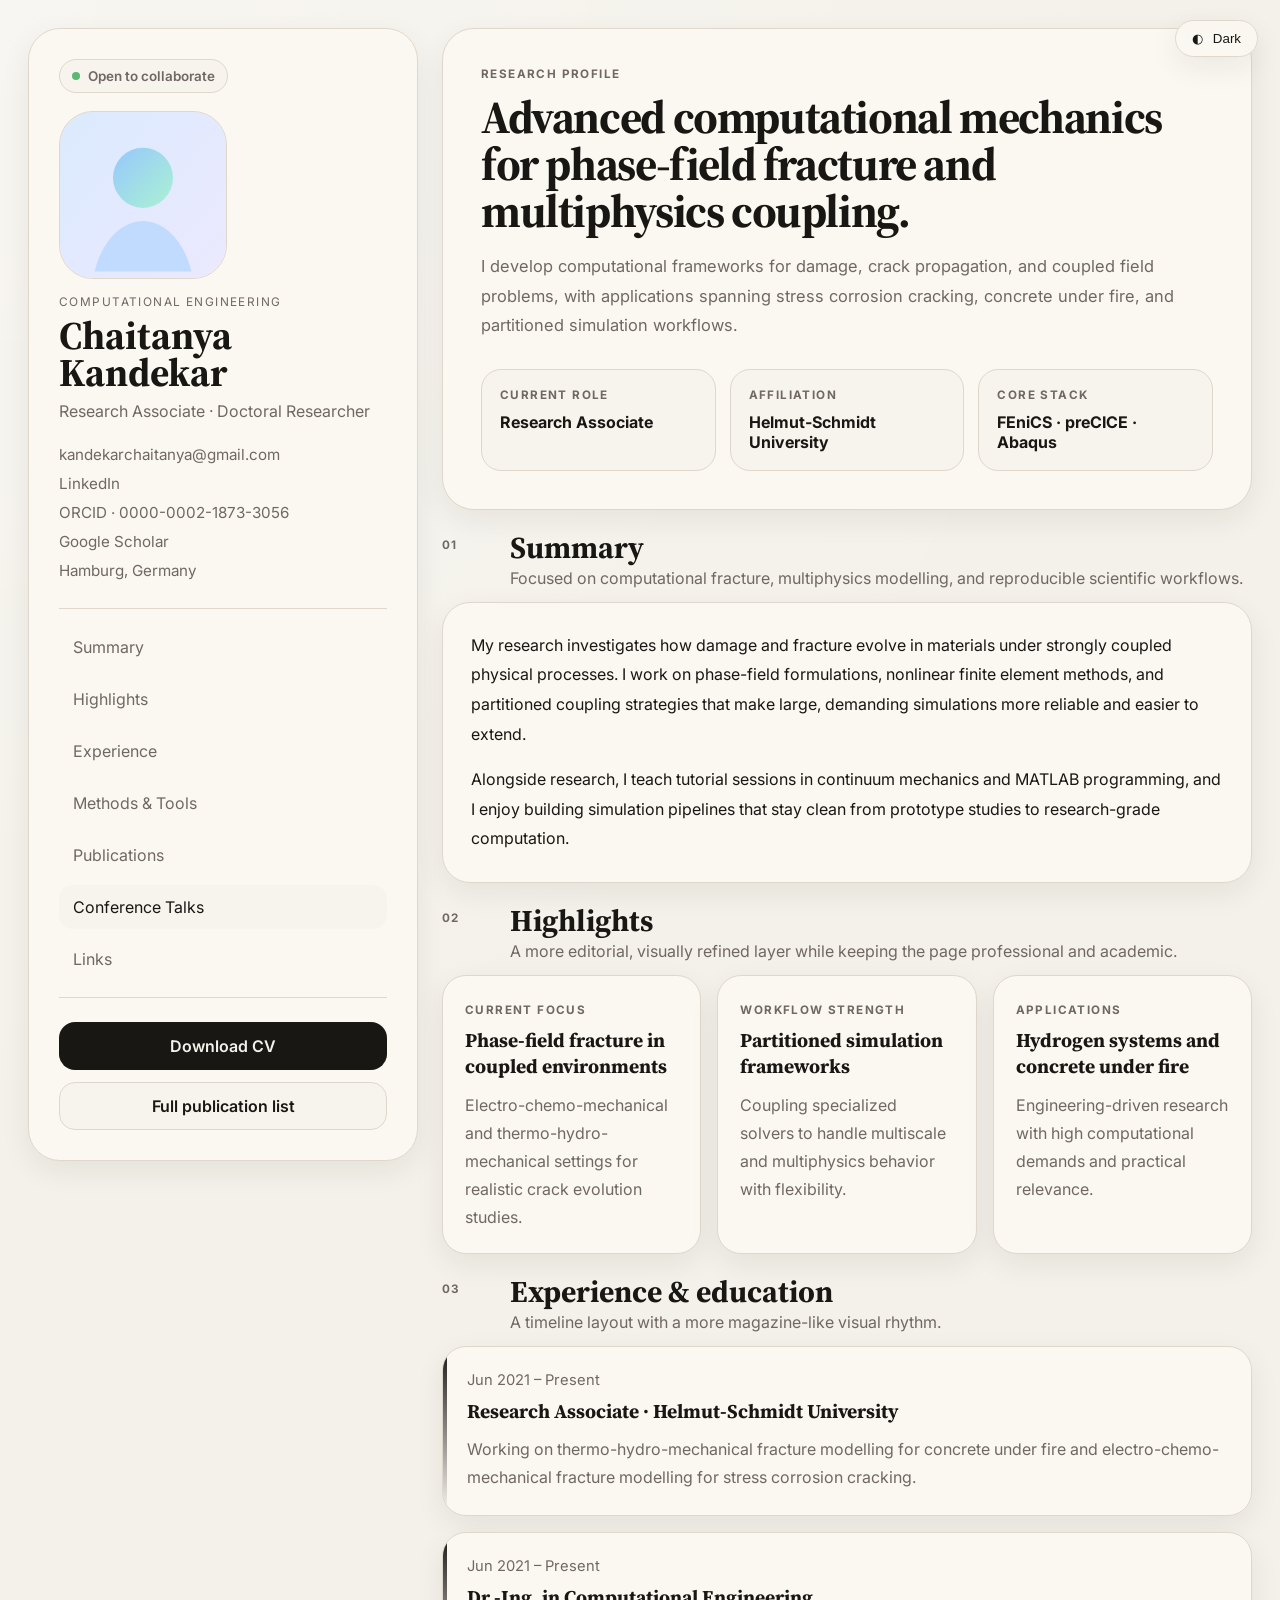
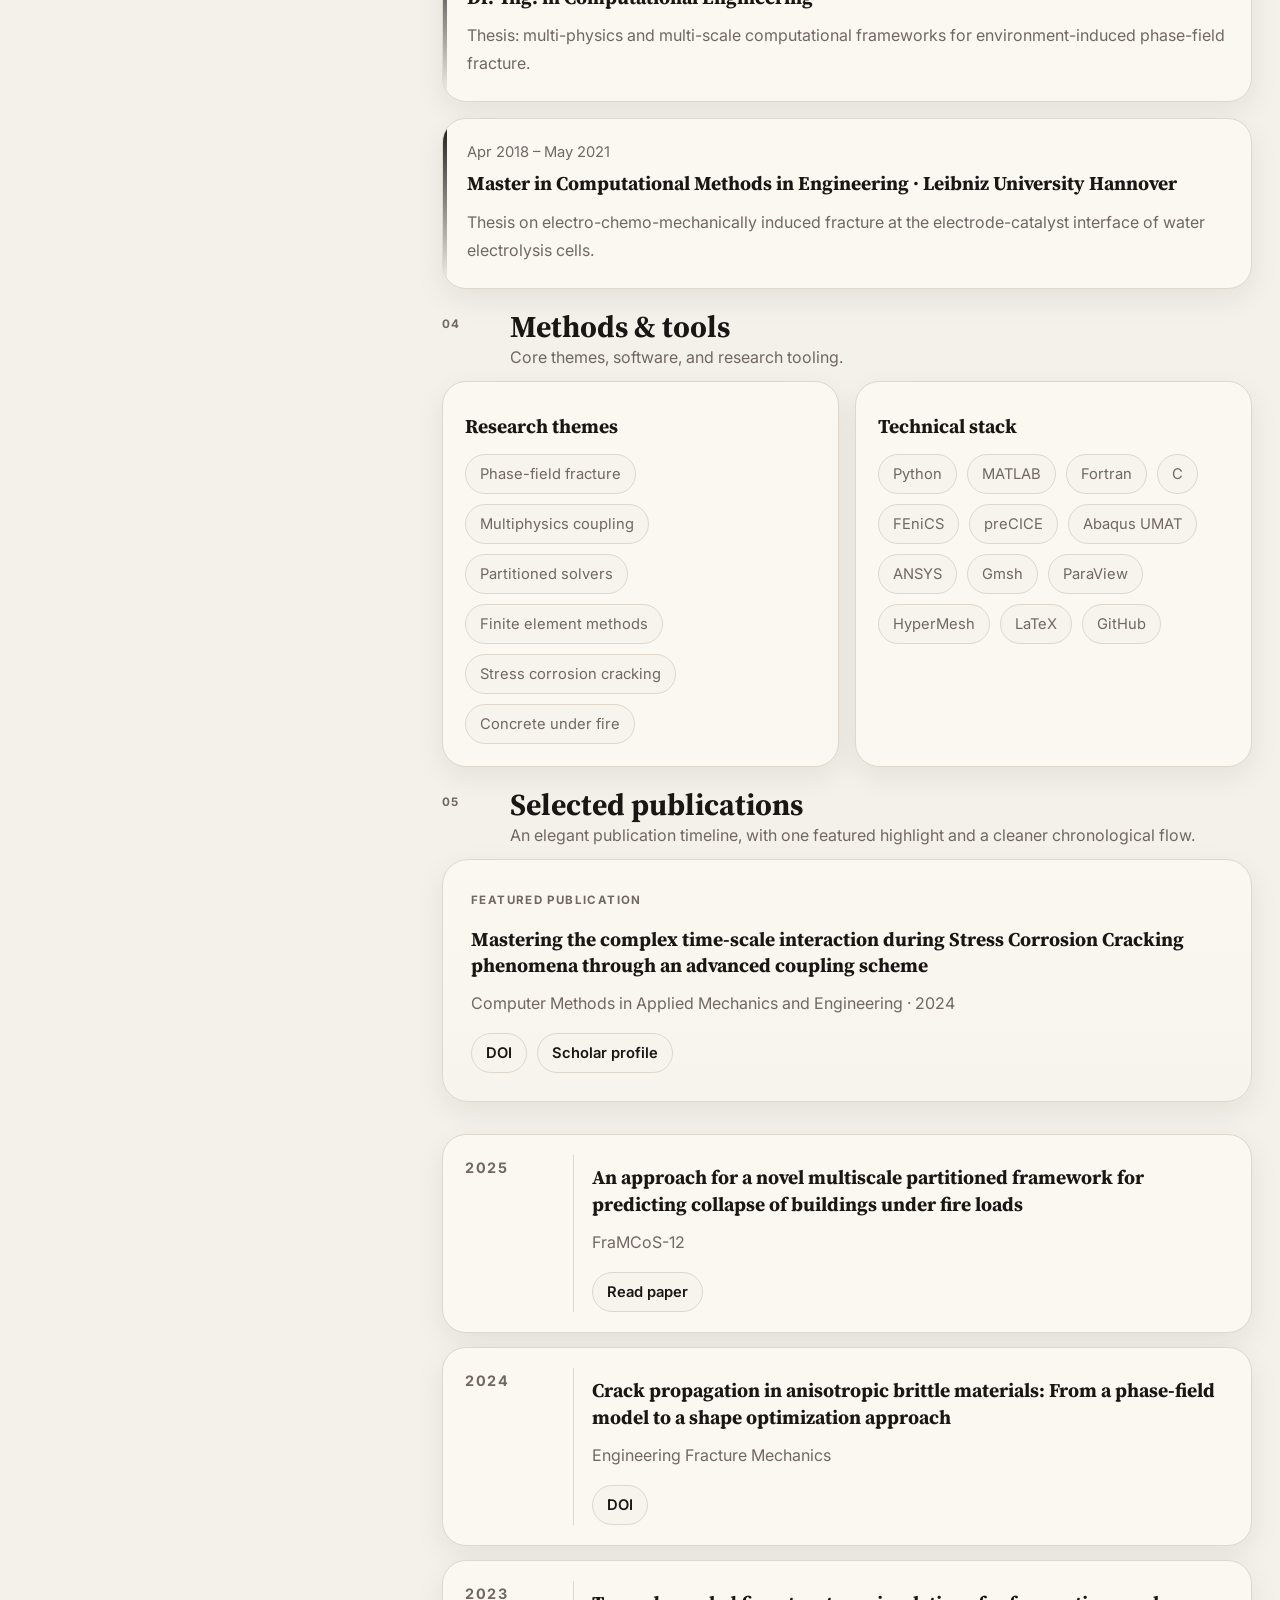
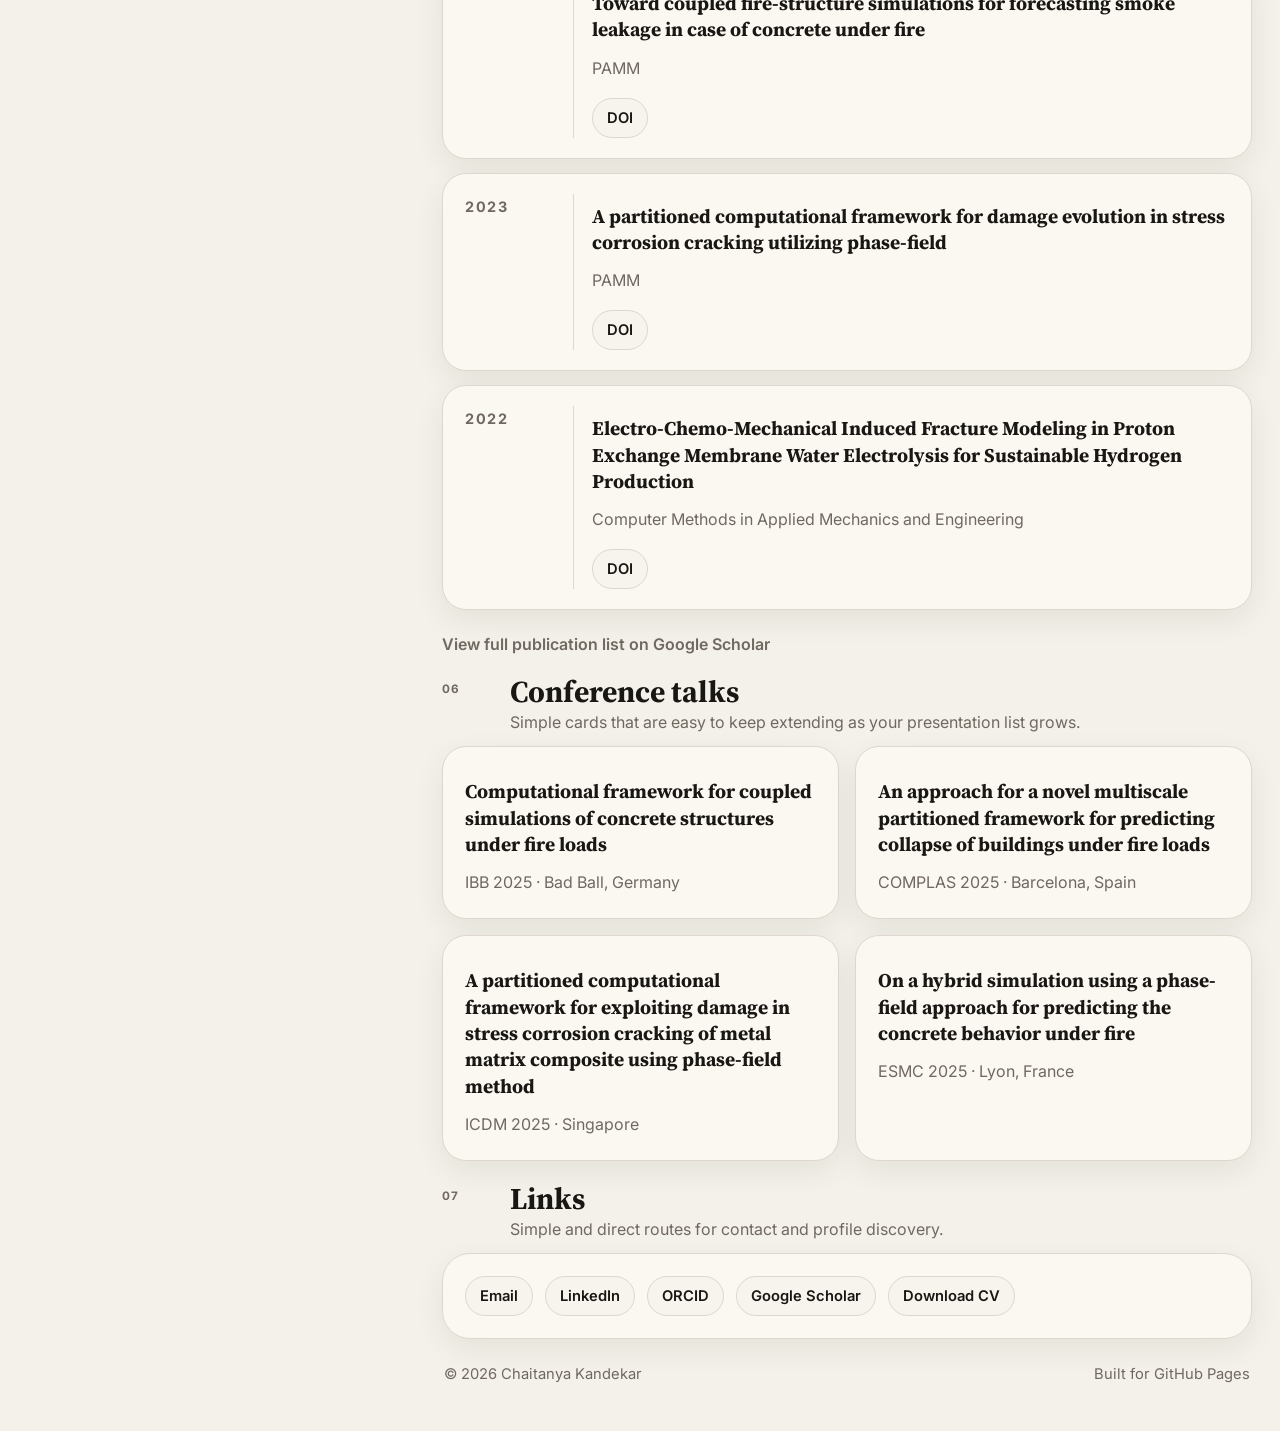
==== index.html @ c9190e69 "apex template made more elegant" ====
<!DOCTYPE html>
<html lang="en">
<head>
  <meta charset="UTF-8" />
  <meta name="viewport" content="width=device-width, initial-scale=1.0" />
  <title>Chaitanya Kandekar | Researcher in Computational Mechanics</title>
  <meta name="description" content="Academic homepage of Chaitanya Kandekar, research associate and doctoral researcher in computational engineering at Helmut-Schmidt University." />
  <link rel="stylesheet" href="styles.css" />
  <script src="assets/theme.js" defer></script>
</head>
<body>
  <button class="theme-floating" id="themeToggle" type="button" aria-label="Toggle color theme">
    <span class="theme-icon">◐</span>
    <span class="theme-text">Theme</span>
  </button>

  <div class="page-shell">
    <aside class="profile-panel">
      <div class="profile-top">
        <span class="status-pill">Open to collaborate</span>
        <div class="photo-wrap">
          <img src="assets/profile-placeholder.svg" alt="Profile placeholder for Chaitanya Kandekar" />
        </div>
        <div>
          <p class="eyebrow">Computational Engineering</p>
          <h1>Chaitanya Kandekar</h1>
          <p class="role">Research Associate · Doctoral Researcher</p>
        </div>
      </div>

      <div class="contact-stack">
        <a href="mailto:kandekarchaitanya@gmail.com">kandekarchaitanya@gmail.com</a>
        <a href="linkedin/">LinkedIn</a>
        <a href="orcid/">ORCID · 0000-0002-1873-3056</a>
        <a href="scholar/">Google Scholar</a>
        <span>Hamburg, Germany</span>
      </div>

      <nav class="side-nav" aria-label="Section navigation">
        <a href="#summary">Summary</a>
        <a href="#highlights">Highlights</a>
        <a href="#experience">Experience</a>
        <a href="#skills">Methods & Tools</a>
        <a href="#publications">Publications</a>
        <a href="#talks">Conference Talks</a>
        <a href="#contact">Links</a>
      </nav>

      <div class="side-actions">
        <a class="button primary" href="cv/Chaitanya_Kandekar_CV.pdf">Download CV</a>
        <a class="button secondary" href="scholar/">Full publication list</a>
      </div>
    </aside>

    <main class="content-panel">
      <section class="hero-card">
        <p class="hero-kicker">Research profile</p>
        <h2>Advanced computational mechanics for phase-field fracture and multiphysics coupling.</h2>
        <p class="hero-lead">
          I develop computational frameworks for damage, crack propagation, and coupled field problems,
          with applications spanning stress corrosion cracking, concrete under fire, and partitioned simulation workflows.
        </p>
        <div class="quick-facts">
          <div class="fact-card">
            <span class="fact-label">Current role</span>
            <strong>Research Associate</strong>
          </div>
          <div class="fact-card">
            <span class="fact-label">Affiliation</span>
            <strong>Helmut-Schmidt University</strong>
          </div>
          <div class="fact-card">
            <span class="fact-label">Core stack</span>
            <strong>FEniCS · preCICE · Abaqus</strong>
          </div>
        </div>
      </section>

      <section class="section-block" id="summary">
        <div class="section-heading">
          <span class="section-index">01</span>
          <div>
            <h3>Summary</h3>
            <p>Focused on computational fracture, multiphysics modelling, and reproducible scientific workflows.</p>
          </div>
        </div>
        <div class="section-card prose">
          <p>
            My research investigates how damage and fracture evolve in materials under strongly coupled physical processes.
            I work on phase-field formulations, nonlinear finite element methods, and partitioned coupling strategies that make large,
            demanding simulations more reliable and easier to extend.
          </p>
          <p>
            Alongside research, I teach tutorial sessions in continuum mechanics and MATLAB programming, and I enjoy building
            simulation pipelines that stay clean from prototype studies to research-grade computation.
          </p>
        </div>
      </section>

      <section class="section-block" id="highlights">
        <div class="section-heading">
          <span class="section-index">02</span>
          <div>
            <h3>Highlights</h3>
            <p>A more editorial, visually refined layer while keeping the page professional and academic.</p>
          </div>
        </div>
        <div class="spotlight-grid">
          <article class="spotlight-card">
            <span class="mini-label">Current focus</span>
            <h4>Phase-field fracture in coupled environments</h4>
            <p>Electro-chemo-mechanical and thermo-hydro-mechanical settings for realistic crack evolution studies.</p>
          </article>
          <article class="spotlight-card">
            <span class="mini-label">Workflow strength</span>
            <h4>Partitioned simulation frameworks</h4>
            <p>Coupling specialized solvers to handle multiscale and multiphysics behavior with flexibility.</p>
          </article>
          <article class="spotlight-card">
            <span class="mini-label">Applications</span>
            <h4>Hydrogen systems and concrete under fire</h4>
            <p>Engineering-driven research with high computational demands and practical relevance.</p>
          </article>
        </div>
      </section>

      <section class="section-block" id="experience">
        <div class="section-heading">
          <span class="section-index">03</span>
          <div>
            <h3>Experience & education</h3>
            <p>A timeline layout with a more magazine-like visual rhythm.</p>
          </div>
        </div>
        <div class="timeline-list">
          <article class="timeline-card">
            <div class="timeline-meta">Jun 2021 – Present</div>
            <h4>Research Associate · Helmut-Schmidt University</h4>
            <p>Working on thermo-hydro-mechanical fracture modelling for concrete under fire and electro-chemo-mechanical fracture modelling for stress corrosion cracking.</p>
          </article>
          <article class="timeline-card">
            <div class="timeline-meta">Jun 2021 – Present</div>
            <h4>Dr.-Ing. in Computational Engineering</h4>
            <p>Thesis: multi-physics and multi-scale computational frameworks for environment-induced phase-field fracture.</p>
          </article>
          <article class="timeline-card">
            <div class="timeline-meta">Apr 2018 – May 2021</div>
            <h4>Master in Computational Methods in Engineering · Leibniz University Hannover</h4>
            <p>Thesis on electro-chemo-mechanically induced fracture at the electrode-catalyst interface of water electrolysis cells.</p>
          </article>
        </div>
      </section>

      <section class="section-block" id="skills">
        <div class="section-heading">
          <span class="section-index">04</span>
          <div>
            <h3>Methods & tools</h3>
            <p>Core themes, software, and research tooling.</p>
          </div>
        </div>
        <div class="tag-groups">
          <div class="group-card">
            <h4>Research themes</h4>
            <div class="tags">
              <span>Phase-field fracture</span>
              <span>Multiphysics coupling</span>
              <span>Partitioned solvers</span>
              <span>Finite element methods</span>
              <span>Stress corrosion cracking</span>
              <span>Concrete under fire</span>
            </div>
          </div>
          <div class="group-card">
            <h4>Technical stack</h4>
            <div class="tags">
              <span>Python</span>
              <span>MATLAB</span>
              <span>Fortran</span>
              <span>C</span>
              <span>FEniCS</span>
              <span>preCICE</span>
              <span>Abaqus UMAT</span>
              <span>ANSYS</span>
              <span>Gmsh</span>
              <span>ParaView</span>
              <span>HyperMesh</span>
              <span>LaTeX</span>
              <span>GitHub</span>
            </div>
          </div>
        </div>
      </section>

      <section class="section-block" id="publications">
        <div class="section-heading">
          <span class="section-index">05</span>
          <div>
            <h3>Selected publications</h3>
            <p>An elegant publication timeline, with one featured highlight and a cleaner chronological flow.</p>
          </div>
        </div>
        <article class="publication-feature">
          <div class="feature-label">Featured publication</div>
          <h4>Mastering the complex time-scale interaction during Stress Corrosion Cracking phenomena through an advanced coupling scheme</h4>
          <p>Computer Methods in Applied Mechanics and Engineering · 2024</p>
          <div class="link-row">
            <a href="https://doi.org/10.1016/j.cma.2024.117101">DOI</a>
            <a href="scholar/">Scholar profile</a>
          </div>
        </article>

        <div class="publication-timeline">
          <article class="pub-timeline-item">
            <div class="pub-time">2025</div>
            <div class="pub-body">
              <h4>An approach for a novel multiscale partitioned framework for predicting collapse of buildings under fire loads</h4>
              <p>FraMCoS-12</p>
              <div class="link-row"><a href="https://framcos.org/FraMCoS-12/Full-Papers/1319.pdf">Read paper</a></div>
            </div>
          </article>

          <article class="pub-timeline-item">
            <div class="pub-time">2024</div>
            <div class="pub-body">
              <h4>Crack propagation in anisotropic brittle materials: From a phase-field model to a shape optimization approach</h4>
              <p>Engineering Fracture Mechanics</p>
              <div class="link-row"><a href="https://doi.org/10.1016/j.engfracmech.2024.110065">DOI</a></div>
            </div>
          </article>

          <article class="pub-timeline-item">
            <div class="pub-time">2023</div>
            <div class="pub-body">
              <h4>Toward coupled fire-structure simulations for forecasting smoke leakage in case of concrete under fire</h4>
              <p>PAMM</p>
              <div class="link-row"><a href="https://doi.org/10.1002/pamm.202300250">DOI</a></div>
            </div>
          </article>

          <article class="pub-timeline-item">
            <div class="pub-time">2023</div>
            <div class="pub-body">
              <h4>A partitioned computational framework for damage evolution in stress corrosion cracking utilizing phase-field</h4>
              <p>PAMM</p>
              <div class="link-row"><a href="https://doi.org/10.1002/pamm.202200211">DOI</a></div>
            </div>
          </article>

          <article class="pub-timeline-item">
            <div class="pub-time">2022</div>
            <div class="pub-body">
              <h4>Electro-Chemo-Mechanical Induced Fracture Modeling in Proton Exchange Membrane Water Electrolysis for Sustainable Hydrogen Production</h4>
              <p>Computer Methods in Applied Mechanics and Engineering</p>
              <div class="link-row"><a href="https://doi.org/10.1016/j.cma.2022.115580">DOI</a></div>
            </div>
          </article>
        </div>

        <p class="foot-link"><a href="scholar/">View full publication list on Google Scholar</a></p>
      </section>

      <section class="section-block" id="talks">
        <div class="section-heading">
          <span class="section-index">06</span>
          <div>
            <h3>Conference talks</h3>
            <p>Simple cards that are easy to keep extending as your presentation list grows.</p>
          </div>
        </div>
        <div class="talks-grid">
          <article class="talk-item">
            <h4>Computational framework for coupled simulations of concrete structures under fire loads</h4>
            <p>IBB 2025 · Bad Ball, Germany</p>
          </article>
          <article class="talk-item">
            <h4>An approach for a novel multiscale partitioned framework for predicting collapse of buildings under fire loads</h4>
            <p>COMPLAS 2025 · Barcelona, Spain</p>
          </article>
          <article class="talk-item">
            <h4>A partitioned computational framework for exploiting damage in stress corrosion cracking of metal matrix composite using phase-field method</h4>
            <p>ICDM 2025 · Singapore</p>
          </article>
          <article class="talk-item">
            <h4>On a hybrid simulation using a phase-field approach for predicting the concrete behavior under fire</h4>
            <p>ESMC 2025 · Lyon, France</p>
          </article>
        </div>
      </section>

      <section class="section-block" id="contact">
        <div class="section-heading">
          <span class="section-index">07</span>
          <div>
            <h3>Links</h3>
            <p>Simple and direct routes for contact and profile discovery.</p>
          </div>
        </div>
        <div class="links-panel">
          <a href="mailto:kandekarchaitanya@gmail.com">Email</a>
          <a href="linkedin/">LinkedIn</a>
          <a href="orcid/">ORCID</a>
          <a href="scholar/">Google Scholar</a>
          <a href="cv/Chaitanya_Kandekar_CV.pdf">Download CV</a>
        </div>
      </section>

      <footer class="footer">
        <span>© 2026 Chaitanya Kandekar</span>
        <span>Built for GitHub Pages</span>
      </footer>
    </main>
  </div>
</body>
</html>
---- styles.css ----
@import url('https://fonts.googleapis.com/css2?family=Inter:wght@400;500;600;700;800&family=Source+Serif+4:wght@400;600;700&display=swap');

:root{
  --bg:#f4f1ea;
  --panel:#fbf8f2;
  --panel-2:#f7f3ed;
  --text:#191714;
  --muted:#706861;
  --line:#dfd7cb;
  --strong-line:#cdbfae;
  --accent:#191714;
  --accent-soft:#ece4d7;
  --shadow:0 10px 30px rgba(25,23,20,0.07);
}

html[data-theme="dark"]{
  --bg:#111111;
  --panel:#171717;
  --panel-2:#1d1d1d;
  --text:#f3f1ec;
  --muted:#b7afa3;
  --line:#2b2b2b;
  --strong-line:#3c3c3c;
  --accent:#f3f1ec;
  --accent-soft:#242424;
  --shadow:0 12px 32px rgba(0,0,0,0.28);
}

*{box-sizing:border-box}
html{scroll-behavior:smooth}
body{
  margin:0;
  font-family:'Inter',system-ui,sans-serif;
  background:radial-gradient(circle at top left, rgba(255,255,255,.35), transparent 25%), var(--bg);
  color:var(--text);
}
a{color:inherit;text-decoration:none}
img{max-width:100%;display:block}

.theme-floating{
  position:fixed;
  right:22px;
  top:20px;
  z-index:10;
  display:inline-flex;
  align-items:center;
  gap:10px;
  border:1px solid var(--line);
  background:rgba(251,248,242,0.82);
  color:var(--text);
  backdrop-filter: blur(10px);
  border-radius:999px;
  padding:10px 16px;
  cursor:pointer;
  box-shadow:var(--shadow);
}
html[data-theme="dark"] .theme-floating{background:rgba(23,23,23,0.82)}

.page-shell{
  max-width:1400px;
  margin:0 auto;
  padding:28px;
  display:grid;
  grid-template-columns:390px minmax(0,1fr);
  gap:24px;
}

.profile-panel,
.hero-card,
.section-card,
.spotlight-card,
.timeline-card,
.group-card,
.publication-feature,
.pub-timeline-item,
.talk-item,
.links-panel{
  background:var(--panel);
  border:1px solid var(--line);
  box-shadow:var(--shadow);
}

.profile-panel{
  position:sticky;
  top:24px;
  align-self:start;
  min-height:calc(100vh - 48px);
  border-radius:32px;
  padding:30px;
  display:flex;
  flex-direction:column;
  gap:24px;
}

.status-pill{
  display:inline-flex;
  align-items:center;
  gap:8px;
  width:max-content;
  font-size:.84rem;
  font-weight:600;
  color:var(--muted);
  background:var(--panel-2);
  border:1px solid var(--line);
  border-radius:999px;
  padding:8px 12px;
}
.status-pill::before{
  content:"";
  width:8px;height:8px;border-radius:50%;
  background:#5ab774;
}

/* PHOTO SIZE: increase or decrease these two values */
.photo-wrap{
  width:168px;
  height:168px;
  border-radius:34px;
  overflow:hidden;
  background:linear-gradient(145deg, var(--accent-soft), transparent);
  border:1px solid var(--line);
  margin:18px 0 16px;
}

.eyebrow{
  margin:0 0 8px;
  text-transform:uppercase;
  letter-spacing:.12em;
  font-size:.74rem;
  color:var(--muted);
}
.profile-panel h1{
  margin:0;
  font-family:'Source Serif 4', Georgia, serif;
  font-size:2.45rem;
  line-height:.95;
}
.role{
  margin:10px 0 0;
  color:var(--muted);
  font-size:1rem;
}

.contact-stack{
  display:grid;
  gap:10px;
  padding-bottom:4px;
}
.contact-stack a,.contact-stack span{
  color:var(--muted);
  font-size:.95rem;
}

.side-nav{
  display:grid;
  gap:8px;
  border-top:1px solid var(--line);
  border-bottom:1px solid var(--line);
  padding:16px 0;
}
.side-nav a{
  padding:12px 14px;
  border-radius:14px;
  color:var(--muted);
  transition:.2s ease;
}
.side-nav a:hover,
.side-nav a.active{
  background:var(--panel-2);
  color:var(--text);
}

.side-actions{
  display:grid;
  gap:12px;
  margin-top:auto;
}
.button{
  display:inline-flex;
  justify-content:center;
  align-items:center;
  min-height:48px;
  border-radius:16px;
  font-weight:600;
  border:1px solid var(--line);
}
.button.primary{
  background:var(--text);
  color:var(--bg);
  border-color:transparent;
}
.button.secondary{background:var(--panel-2)}

.content-panel{display:grid;gap:22px}

.hero-card{
  border-radius:32px;
  padding:38px;
}
.hero-kicker,
.fact-label,
.section-index,
.mini-label{
  text-transform:uppercase;
  letter-spacing:.12em;
  font-size:.73rem;
  font-weight:700;
}
.hero-kicker{
  color:var(--muted);
  margin:0 0 12px;
}
/* HERO TITLE SIZE: reduce or increase the clamp values below */
.hero-card h2{
  margin:0;
  font-family:'Source Serif 4', Georgia, serif;
  font-size:clamp(1.85rem, 3.6vw, 3.25rem);
  line-height:1.02;
  letter-spacing:-0.03em;
  max-width:900px;
}
.hero-lead{
  margin:18px 0 0;
  max-width:820px;
  color:var(--muted);
  font-size:1.03rem;
  line-height:1.8;
}
.quick-facts{
  display:grid;
  grid-template-columns:repeat(3, minmax(0,1fr));
  gap:14px;
  margin-top:28px;
}
.fact-card{
  border:1px solid var(--line);
  background:var(--panel-2);
  border-radius:20px;
  padding:18px;
}
.fact-label{
  display:block;
  color:var(--muted);
  margin-bottom:10px;
}
.fact-card strong{font-size:1rem}

.section-block{display:grid;gap:14px}
.section-heading{
  display:grid;
  grid-template-columns:56px 1fr;
  gap:12px;
  align-items:start;
}
.section-index{
  color:var(--muted);
  padding-top:6px;
}
.section-heading h3{
  margin:0 0 4px;
  font-family:'Source Serif 4', Georgia, serif;
  font-size:1.9rem;
  line-height:1.05;
}
.section-heading p{margin:0;color:var(--muted)}

.section-card{
  border-radius:28px;
  padding:28px;
}
.prose p{
  margin:0 0 16px;
  line-height:1.85;
  color:var(--text);
}
.prose p:last-child{margin-bottom:0}

.spotlight-grid,
.tag-groups,
.talks-grid{
  display:grid;
  gap:16px;
}
.spotlight-grid{grid-template-columns:repeat(3, minmax(0,1fr))}
.tag-groups{grid-template-columns:repeat(2, minmax(0,1fr))}
.talks-grid{grid-template-columns:repeat(2, minmax(0,1fr))}

.spotlight-card,
.group-card,
.talk-item{
  border-radius:24px;
  padding:22px;
  transition:transform .22s ease, box-shadow .22s ease;
}
.spotlight-card:hover,
.group-card:hover,
.publication-feature:hover,
.pub-timeline-item:hover,
.talk-item:hover,
.links-panel a:hover{
  transform:translateY(-4px);
}
.spotlight-card h4,
.group-card h4,
.publication-feature h4,
.pub-body h4,
.talk-item h4,
.timeline-card h4{
  margin:10px 0 10px;
  font-family:'Source Serif 4', Georgia, serif;
  font-size:1.22rem;
  line-height:1.35;
}
.spotlight-card p,
.group-card p,
.publication-feature p,
.pub-body p,
.talk-item p,
.timeline-card p{
  margin:0;
  color:var(--muted);
  line-height:1.75;
}
.mini-label{color:var(--muted)}

.timeline-list{display:grid;gap:16px}
.timeline-card{
  border-radius:24px;
  padding:24px;
  position:relative;
  overflow:hidden;
}
.timeline-card::before{
  content:"";
  position:absolute;
  left:0;top:0;bottom:0;
  width:4px;
  background:linear-gradient(to bottom, var(--text), transparent);
}
.timeline-meta{
  color:var(--muted);
  font-size:.92rem;
  margin-bottom:8px;
}

.tags{
  display:flex;
  flex-wrap:wrap;
  gap:10px;
  margin-top:14px;
}
.tags span{
  border:1px solid var(--line);
  border-radius:999px;
  padding:10px 14px;
  font-size:.92rem;
  color:var(--muted);
  background:var(--panel-2);
}

.publication-feature{
  border-radius:26px;
  padding:28px;
  background:linear-gradient(180deg, var(--panel), var(--panel-2));
}
.feature-label{
  display:inline-block;
  margin-bottom:10px;
  text-transform:uppercase;
  letter-spacing:.12em;
  font-size:.72rem;
  font-weight:700;
  color:var(--muted);
}

.publication-timeline{
  margin-top:18px;
  display:grid;
  gap:14px;
}
.pub-timeline-item{
  display:grid;
  grid-template-columns:90px 1fr;
  gap:18px;
  border-radius:24px;
  padding:20px 22px;
}
.pub-time{
  font-size:.9rem;
  color:var(--muted);
  font-weight:700;
  letter-spacing:.12em;
  text-transform:uppercase;
  padding-top:4px;
}
.pub-body{border-left:1px solid var(--line);padding-left:18px}
.link-row{
  display:flex;
  gap:10px;
  flex-wrap:wrap;
  margin-top:16px;
}
.link-row a,
.links-panel a{
  border:1px solid var(--line);
  background:var(--panel-2);
  border-radius:999px;
  padding:10px 14px;
  font-size:.92rem;
  font-weight:600;
}
.foot-link{
  margin:10px 0 0;
}
.foot-link a{
  color:var(--muted);
  font-weight:600;
}

.links-panel{
  border-radius:28px;
  padding:22px;
  display:flex;
  flex-wrap:wrap;
  gap:12px;
}

.footer{
  display:flex;
  justify-content:space-between;
  gap:12px;
  color:var(--muted);
  padding:4px 2px 20px;
  font-size:.92rem;
}

@media (max-width: 1100px){
  .page-shell{grid-template-columns:1fr}
  .profile-panel{
    position:relative;
    top:0;
    min-height:auto;
  }
}
@media (max-width: 820px){
  .page-shell{padding:16px}
  .hero-card,
  .profile-panel,
  .section-card,
  .spotlight-card,
  .timeline-card,
  .group-card,
  .publication-feature,
  .pub-timeline-item,
  .talk-item,
  .links-panel{
    border-radius:22px;
  }
  .quick-facts,
  .spotlight-grid,
  .tag-groups,
  .talks-grid{
    grid-template-columns:1fr;
  }
  .pub-timeline-item{
    grid-template-columns:1fr;
    gap:10px;
  }
  .pub-body{
    border-left:0;
    border-top:1px solid var(--line);
    padding-left:0;
    padding-top:14px;
  }
  .section-heading{
    grid-template-columns:1fr;
    gap:8px;
  }
  .footer{flex-direction:column}
  .theme-floating{
    right:14px;
    top:14px;
  }
}
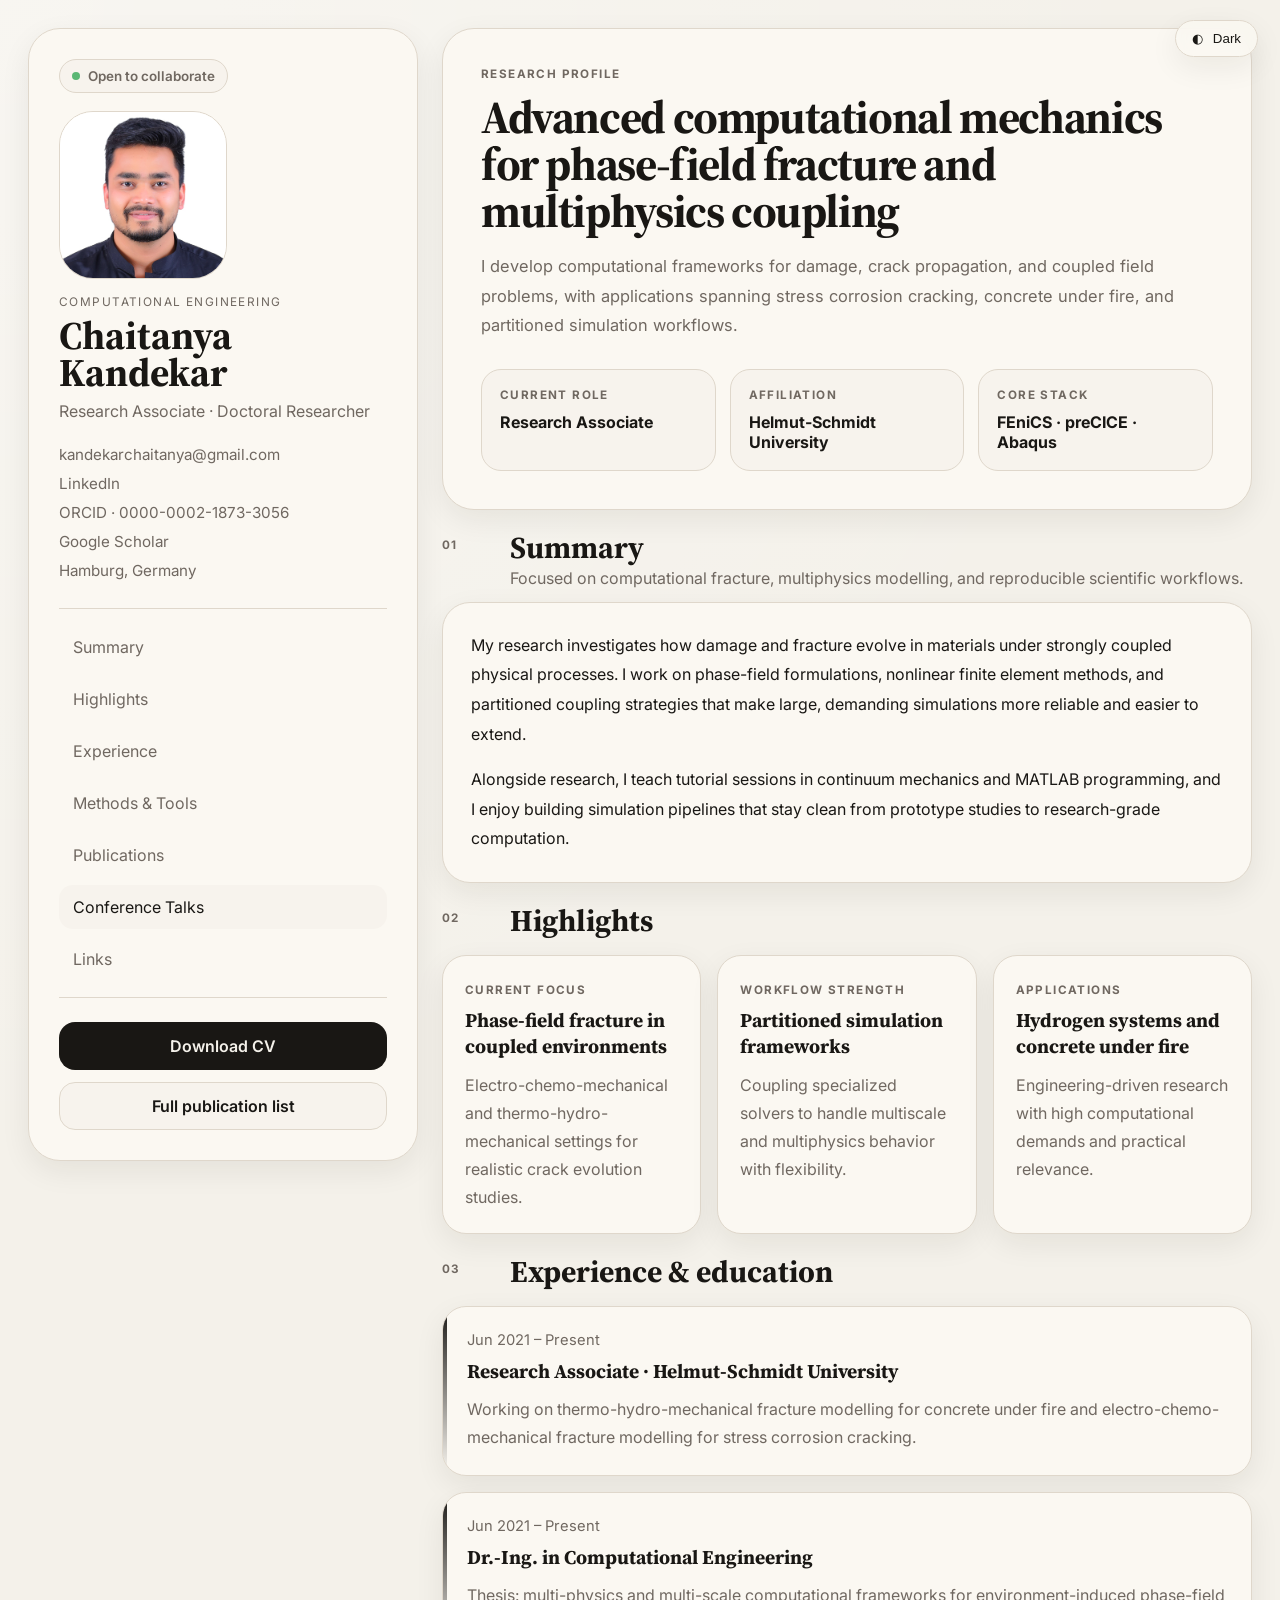
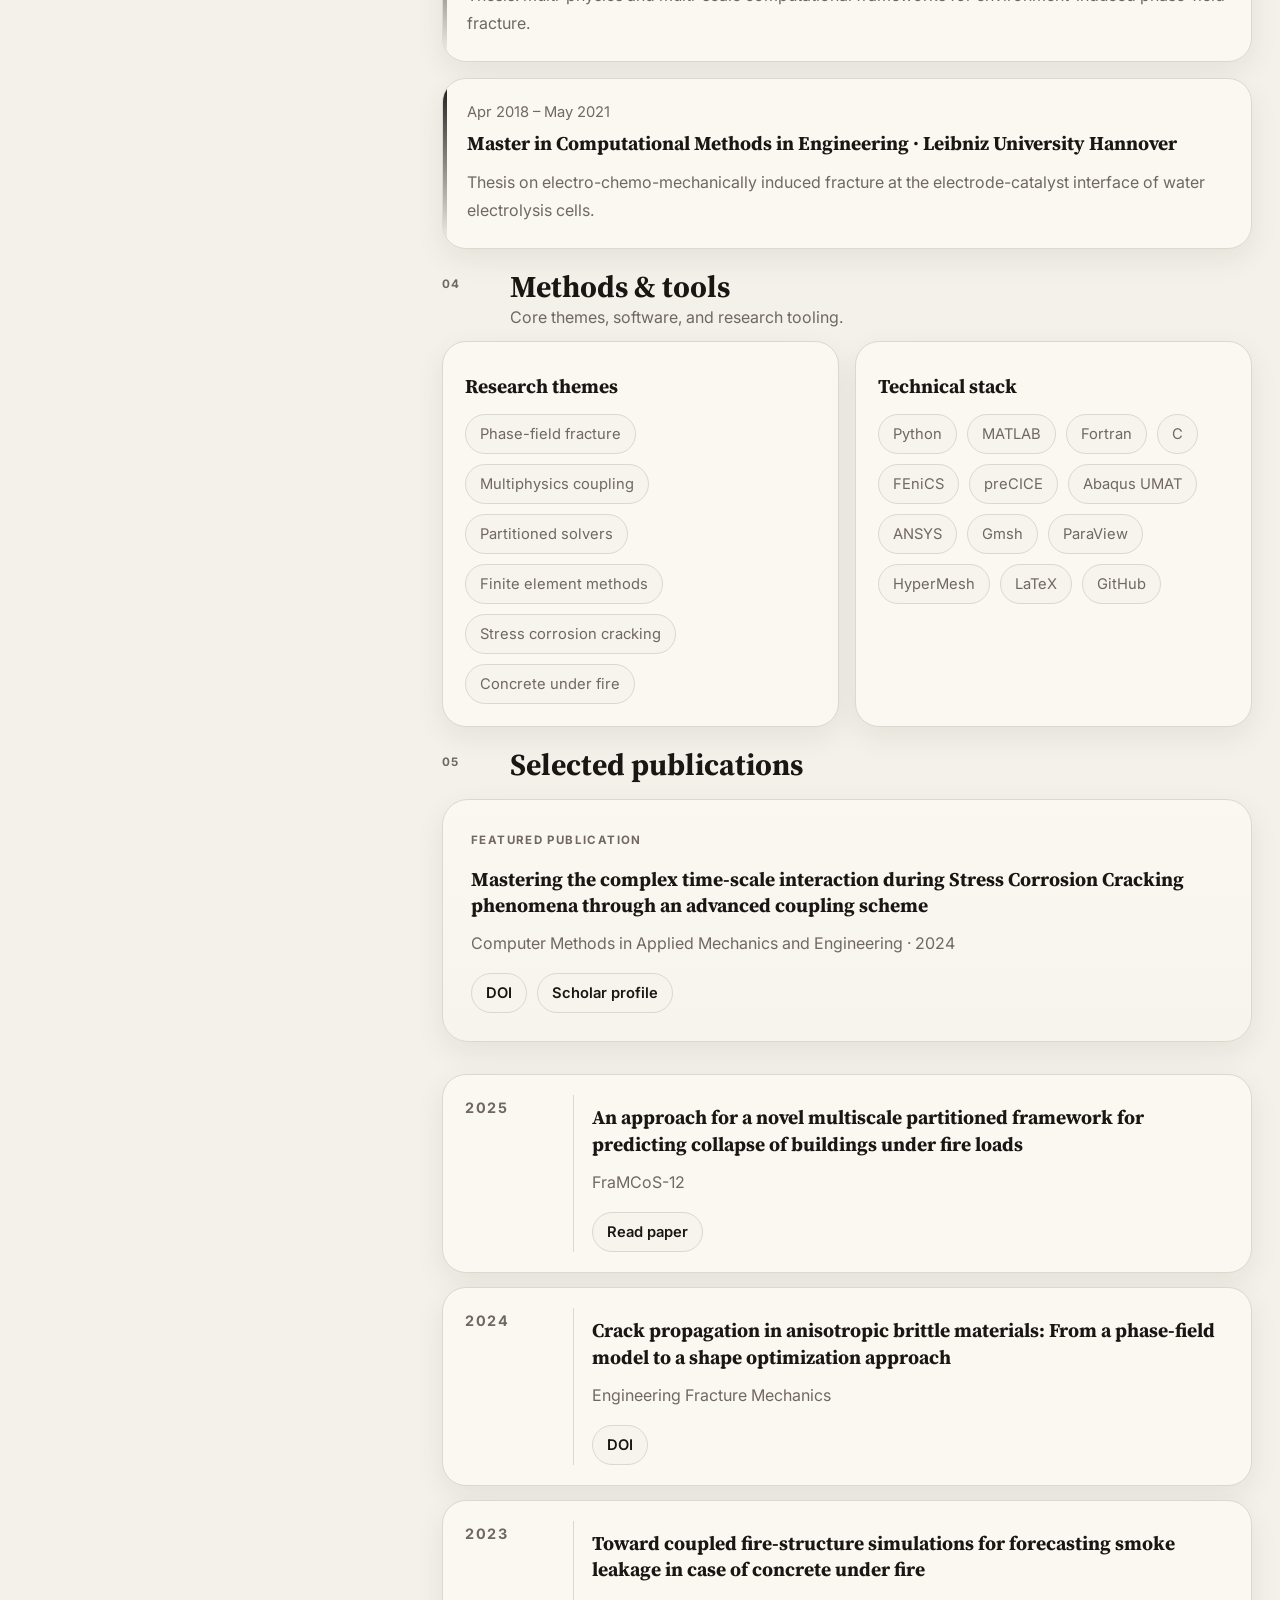
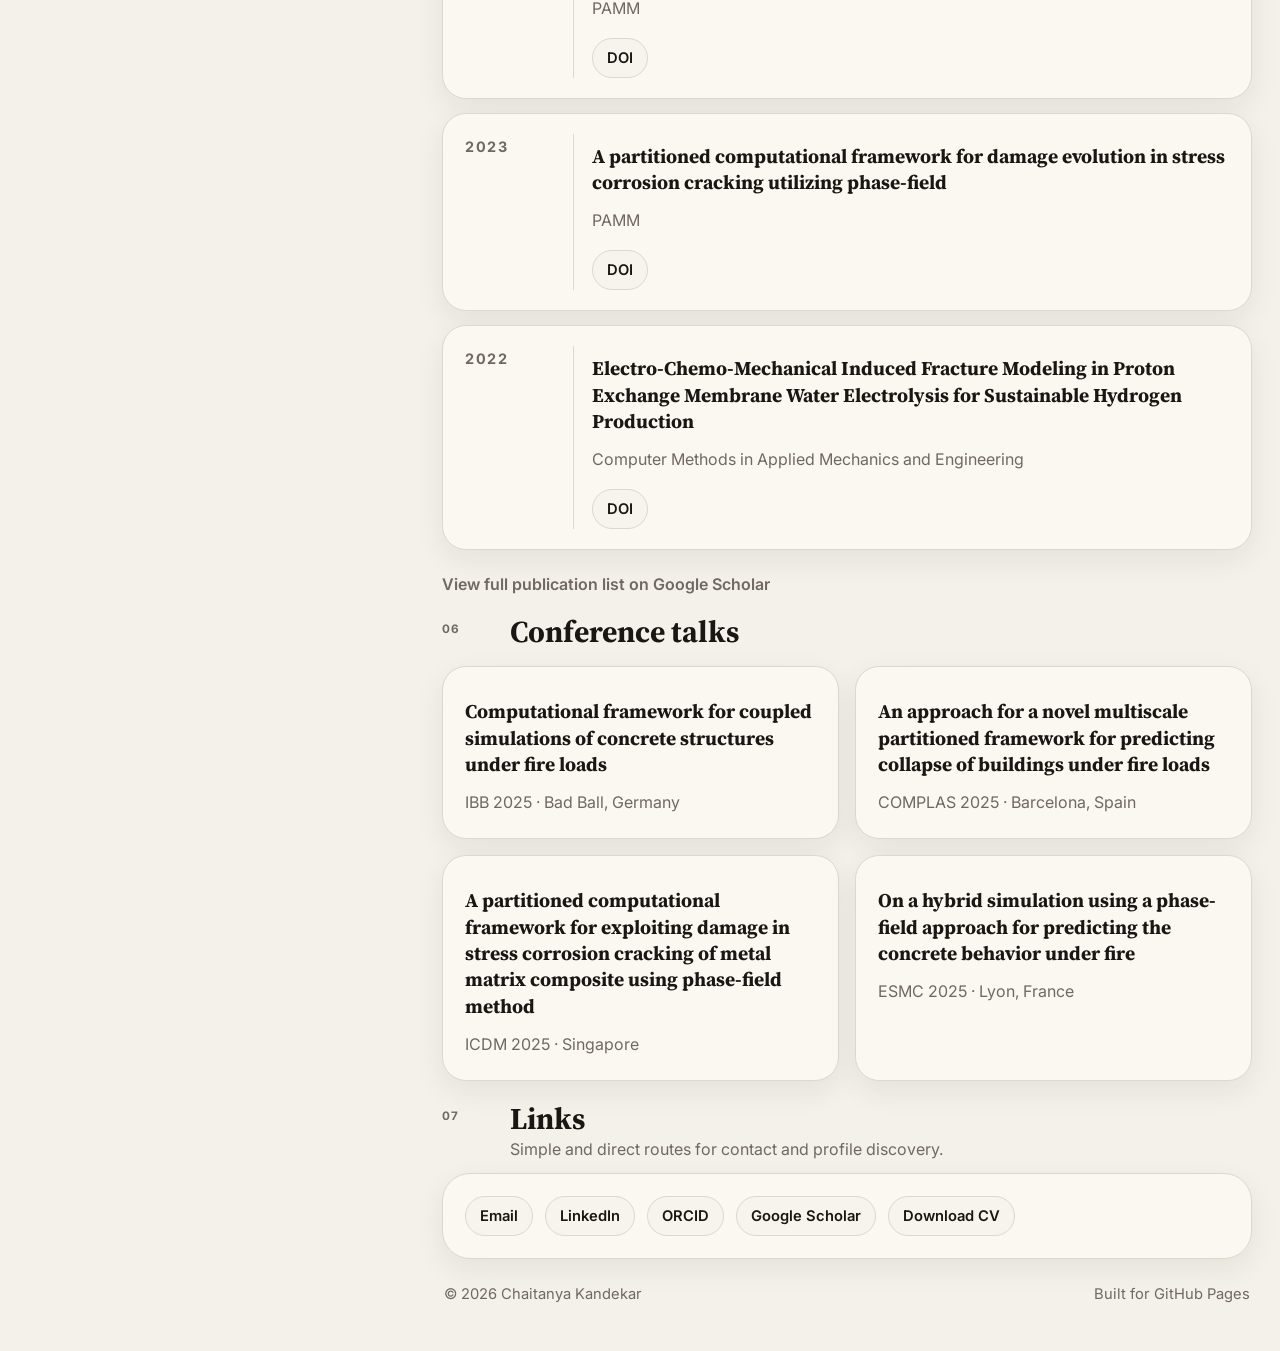
==== commit 0c3ea055: "Update profile image and clean up text Updated profile image and removed placeholder text in various" ====
--- a/index.html
+++ b/index.html
@@ -19,7 +19,7 @@
       <div class="profile-top">
         <span class="status-pill">Open to collaborate</span>
         <div class="photo-wrap">
-          <img src="assets/profile-placeholder.svg" alt="Profile placeholder for Chaitanya Kandekar" />
+          <img src="assets/CK_27.JPG" alt="Chaitanya Kandekar" />
         </div>
         <div>
           <p class="eyebrow">Computational Engineering</p>
@@ -55,7 +55,7 @@
     <main class="content-panel">
       <section class="hero-card">
         <p class="hero-kicker">Research profile</p>
-        <h2>Advanced computational mechanics for phase-field fracture and multiphysics coupling.</h2>
+        <h2>Advanced computational mechanics for phase-field fracture and multiphysics coupling</h2>
         <p class="hero-lead">
           I develop computational frameworks for damage, crack propagation, and coupled field problems,
           with applications spanning stress corrosion cracking, concrete under fire, and partitioned simulation workflows.
@@ -102,7 +102,7 @@
           <span class="section-index">02</span>
           <div>
             <h3>Highlights</h3>
-            <p>A more editorial, visually refined layer while keeping the page professional and academic.</p>
+            <p> </p>
           </div>
         </div>
         <div class="spotlight-grid">
@@ -129,7 +129,7 @@
           <span class="section-index">03</span>
           <div>
             <h3>Experience & education</h3>
-            <p>A timeline layout with a more magazine-like visual rhythm.</p>
+            <p> </p>
           </div>
         </div>
         <div class="timeline-list">
@@ -197,7 +197,7 @@
           <span class="section-index">05</span>
           <div>
             <h3>Selected publications</h3>
-            <p>An elegant publication timeline, with one featured highlight and a cleaner chronological flow.</p>
+            <p> </p>
           </div>
         </div>
         <article class="publication-feature">
@@ -265,7 +265,7 @@
           <span class="section-index">06</span>
           <div>
             <h3>Conference talks</h3>
-            <p>Simple cards that are easy to keep extending as your presentation list grows.</p>
+            <p> </p>
           </div>
         </div>
         <div class="talks-grid">
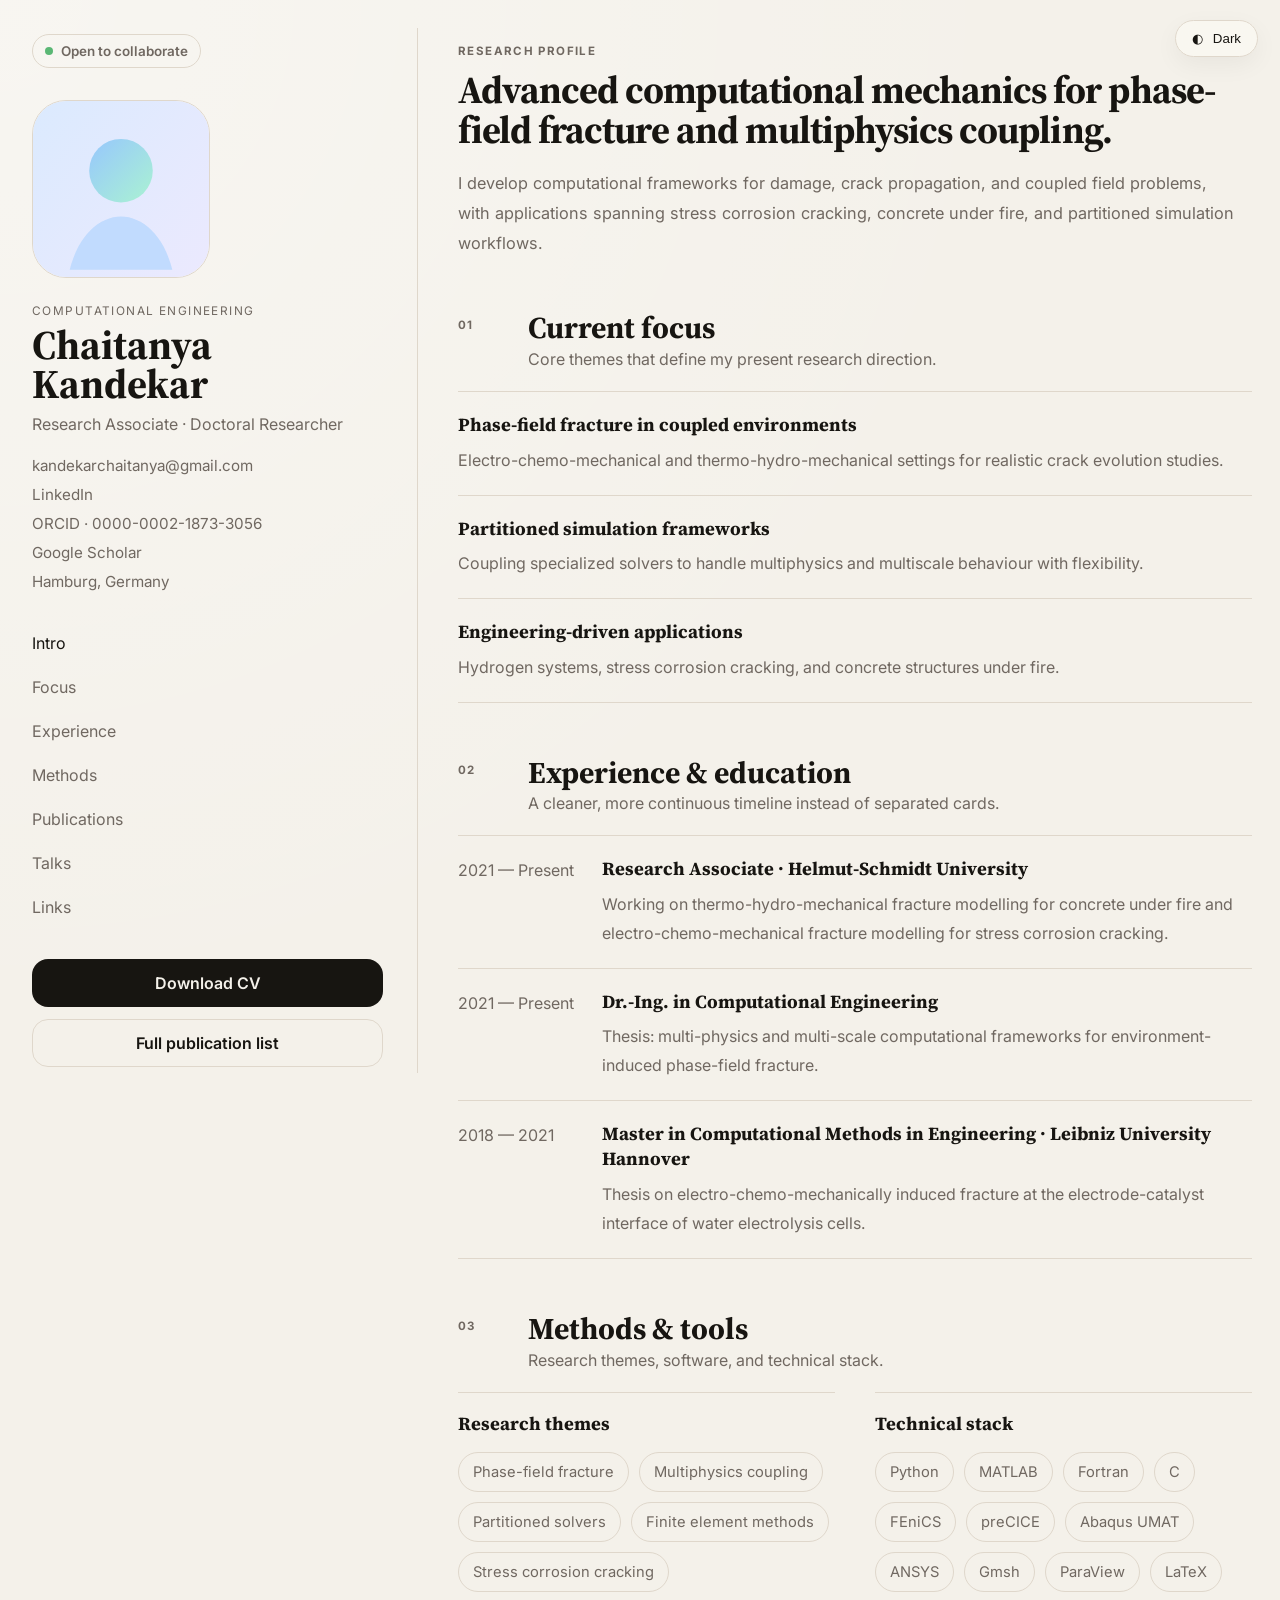
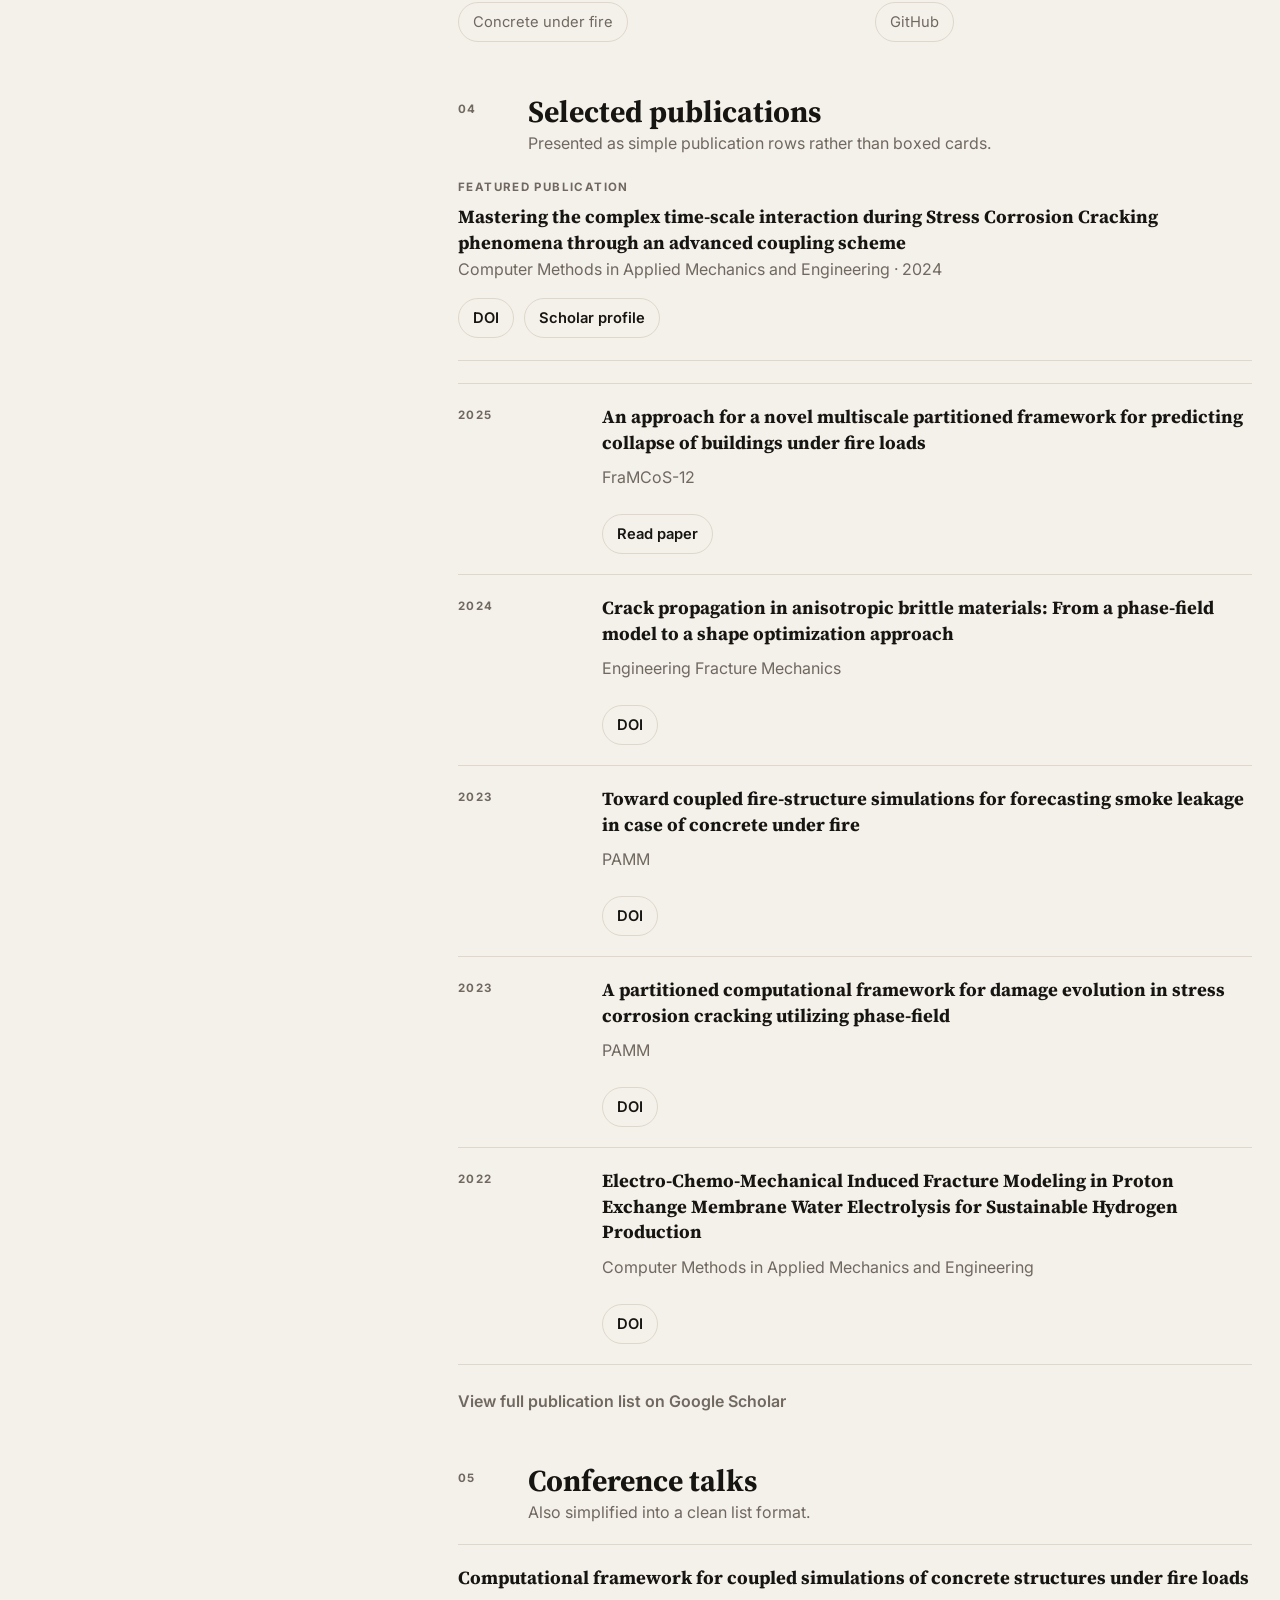
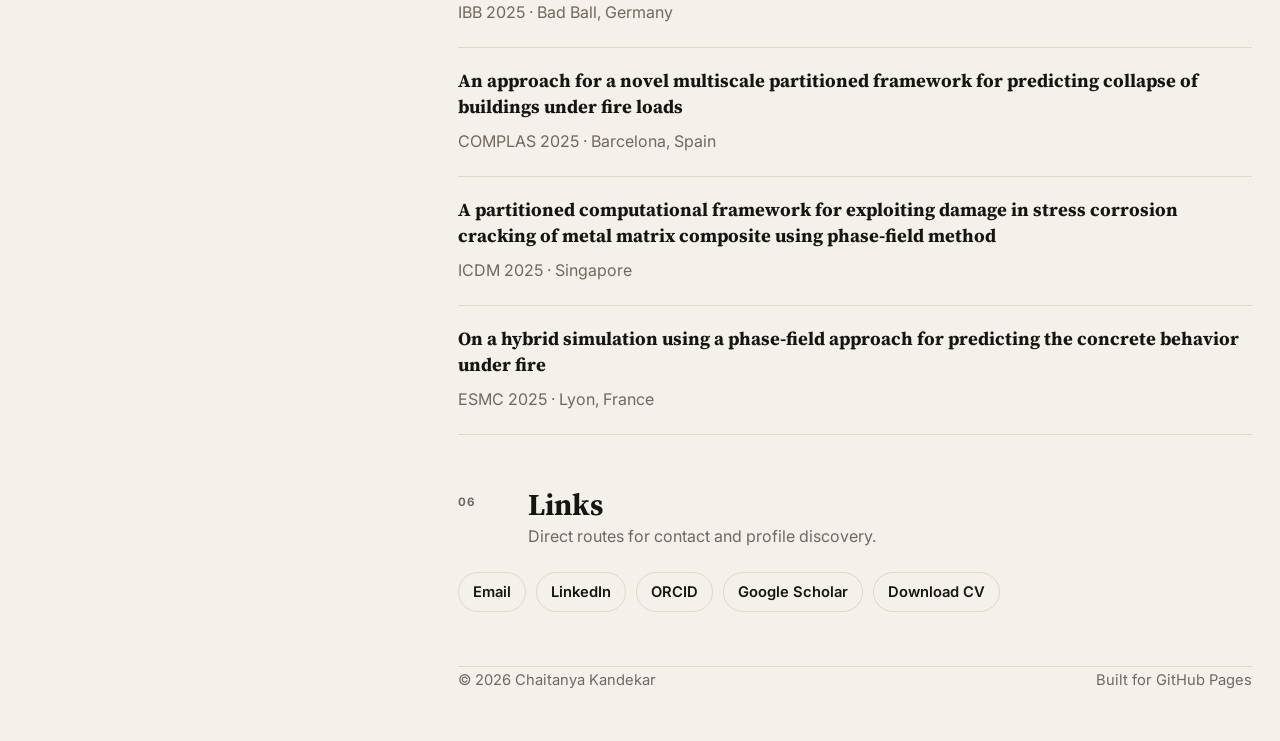
==== commit 79fb1d50: "closer to apex template" ====
--- a/index.html
+++ b/index.html
@@ -3,7 +3,7 @@
 <head>
   <meta charset="UTF-8" />
   <meta name="viewport" content="width=device-width, initial-scale=1.0" />
-  <title>Chaitanya Kandekar | Researcher in Computational Mechanics</title>
+  <title>Chaitanya Kandekar | Computational Mechanics</title>
   <meta name="description" content="Academic homepage of Chaitanya Kandekar, research associate and doctoral researcher in computational engineering at Helmut-Schmidt University." />
   <link rel="stylesheet" href="styles.css" />
   <script src="assets/theme.js" defer></script>
@@ -16,16 +16,14 @@
 
   <div class="page-shell">
     <aside class="profile-panel">
-      <div class="profile-top">
-        <span class="status-pill">Open to collaborate</span>
-        <div class="photo-wrap">
-          <img src="assets/CK_27.JPG" alt="Chaitanya Kandekar" />
-        </div>
-        <div>
-          <p class="eyebrow">Computational Engineering</p>
-          <h1>Chaitanya Kandekar</h1>
-          <p class="role">Research Associate · Doctoral Researcher</p>
-        </div>
+      <span class="status-pill">Open to collaborate</span>
+      <div class="photo-wrap">
+        <img src="assets/profile-placeholder.svg" alt="Profile placeholder for Chaitanya Kandekar" />
+      </div>
+      <div class="profile-copy">
+        <p class="eyebrow">Computational Engineering</p>
+        <h1>Chaitanya Kandekar</h1>
+        <p class="role">Research Associate · Doctoral Researcher</p>
       </div>
 
       <div class="contact-stack">
@@ -37,13 +35,13 @@
       </div>
 
       <nav class="side-nav" aria-label="Section navigation">
-        <a href="#summary">Summary</a>
-        <a href="#highlights">Highlights</a>
+        <a href="#intro">Intro</a>
+        <a href="#focus">Focus</a>
         <a href="#experience">Experience</a>
-        <a href="#skills">Methods & Tools</a>
+        <a href="#methods">Methods</a>
         <a href="#publications">Publications</a>
-        <a href="#talks">Conference Talks</a>
-        <a href="#contact">Links</a>
+        <a href="#talks">Talks</a>
+        <a href="#links">Links</a>
       </nav>
 
       <div class="side-actions">
@@ -53,116 +51,84 @@
     </aside>
 
     <main class="content-panel">
-      <section class="hero-card">
+      <section class="hero" id="intro">
         <p class="hero-kicker">Research profile</p>
-        <h2>Advanced computational mechanics for phase-field fracture and multiphysics coupling</h2>
+        <h2>Advanced computational mechanics for phase-field fracture and multiphysics coupling.</h2>
         <p class="hero-lead">
           I develop computational frameworks for damage, crack propagation, and coupled field problems,
           with applications spanning stress corrosion cracking, concrete under fire, and partitioned simulation workflows.
         </p>
-        <div class="quick-facts">
-          <div class="fact-card">
-            <span class="fact-label">Current role</span>
-            <strong>Research Associate</strong>
-          </div>
-          <div class="fact-card">
-            <span class="fact-label">Affiliation</span>
-            <strong>Helmut-Schmidt University</strong>
-          </div>
-          <div class="fact-card">
-            <span class="fact-label">Core stack</span>
-            <strong>FEniCS · preCICE · Abaqus</strong>
-          </div>
-        </div>
-      </section>
-
-      <section class="section-block" id="summary">
-        <div class="section-heading">
+      </section>
+
+      <section class="section-flow" id="focus">
+        <div class="section-head">
           <span class="section-index">01</span>
           <div>
-            <h3>Summary</h3>
-            <p>Focused on computational fracture, multiphysics modelling, and reproducible scientific workflows.</p>
-          </div>
-        </div>
-        <div class="section-card prose">
-          <p>
-            My research investigates how damage and fracture evolve in materials under strongly coupled physical processes.
-            I work on phase-field formulations, nonlinear finite element methods, and partitioned coupling strategies that make large,
-            demanding simulations more reliable and easier to extend.
-          </p>
-          <p>
-            Alongside research, I teach tutorial sessions in continuum mechanics and MATLAB programming, and I enjoy building
-            simulation pipelines that stay clean from prototype studies to research-grade computation.
-          </p>
-        </div>
-      </section>
-
-      <section class="section-block" id="highlights">
-        <div class="section-heading">
-          <span class="section-index">02</span>
-          <div>
-            <h3>Highlights</h3>
-            <p> </p>
-          </div>
-        </div>
-        <div class="spotlight-grid">
-          <article class="spotlight-card">
-            <span class="mini-label">Current focus</span>
+            <h3>Current focus</h3>
+            <p>Core themes that define my present research direction.</p>
+          </div>
+        </div>
+        <div class="feature-lines">
+          <article class="feature-line">
             <h4>Phase-field fracture in coupled environments</h4>
             <p>Electro-chemo-mechanical and thermo-hydro-mechanical settings for realistic crack evolution studies.</p>
           </article>
-          <article class="spotlight-card">
-            <span class="mini-label">Workflow strength</span>
+          <article class="feature-line">
             <h4>Partitioned simulation frameworks</h4>
-            <p>Coupling specialized solvers to handle multiscale and multiphysics behavior with flexibility.</p>
-          </article>
-          <article class="spotlight-card">
-            <span class="mini-label">Applications</span>
-            <h4>Hydrogen systems and concrete under fire</h4>
-            <p>Engineering-driven research with high computational demands and practical relevance.</p>
-          </article>
-        </div>
-      </section>
-
-      <section class="section-block" id="experience">
-        <div class="section-heading">
+            <p>Coupling specialized solvers to handle multiphysics and multiscale behaviour with flexibility.</p>
+          </article>
+          <article class="feature-line">
+            <h4>Engineering-driven applications</h4>
+            <p>Hydrogen systems, stress corrosion cracking, and concrete structures under fire.</p>
+          </article>
+        </div>
+      </section>
+
+      <section class="section-flow" id="experience">
+        <div class="section-head">
+          <span class="section-index">02</span>
+          <div>
+            <h3>Experience & education</h3>
+            <p>A cleaner, more continuous timeline instead of separated cards.</p>
+          </div>
+        </div>
+        <div class="timeline">
+          <article class="timeline-row">
+            <div class="timeline-time">2021 — Present</div>
+            <div class="timeline-body">
+              <h4>Research Associate · Helmut-Schmidt University</h4>
+              <p>Working on thermo-hydro-mechanical fracture modelling for concrete under fire and electro-chemo-mechanical fracture modelling for stress corrosion cracking.</p>
+            </div>
+          </article>
+          <article class="timeline-row">
+            <div class="timeline-time">2021 — Present</div>
+            <div class="timeline-body">
+              <h4>Dr.-Ing. in Computational Engineering</h4>
+              <p>Thesis: multi-physics and multi-scale computational frameworks for environment-induced phase-field fracture.</p>
+            </div>
+          </article>
+          <article class="timeline-row">
+            <div class="timeline-time">2018 — 2021</div>
+            <div class="timeline-body">
+              <h4>Master in Computational Methods in Engineering · Leibniz University Hannover</h4>
+              <p>Thesis on electro-chemo-mechanically induced fracture at the electrode-catalyst interface of water electrolysis cells.</p>
+            </div>
+          </article>
+        </div>
+      </section>
+
+      <section class="section-flow" id="methods">
+        <div class="section-head">
           <span class="section-index">03</span>
           <div>
-            <h3>Experience & education</h3>
-            <p> </p>
-          </div>
-        </div>
-        <div class="timeline-list">
-          <article class="timeline-card">
-            <div class="timeline-meta">Jun 2021 – Present</div>
-            <h4>Research Associate · Helmut-Schmidt University</h4>
-            <p>Working on thermo-hydro-mechanical fracture modelling for concrete under fire and electro-chemo-mechanical fracture modelling for stress corrosion cracking.</p>
-          </article>
-          <article class="timeline-card">
-            <div class="timeline-meta">Jun 2021 – Present</div>
-            <h4>Dr.-Ing. in Computational Engineering</h4>
-            <p>Thesis: multi-physics and multi-scale computational frameworks for environment-induced phase-field fracture.</p>
-          </article>
-          <article class="timeline-card">
-            <div class="timeline-meta">Apr 2018 – May 2021</div>
-            <h4>Master in Computational Methods in Engineering · Leibniz University Hannover</h4>
-            <p>Thesis on electro-chemo-mechanically induced fracture at the electrode-catalyst interface of water electrolysis cells.</p>
-          </article>
-        </div>
-      </section>
-
-      <section class="section-block" id="skills">
-        <div class="section-heading">
-          <span class="section-index">04</span>
-          <div>
             <h3>Methods & tools</h3>
-            <p>Core themes, software, and research tooling.</p>
-          </div>
-        </div>
-        <div class="tag-groups">
-          <div class="group-card">
+            <p>Research themes, software, and technical stack.</p>
+          </div>
+        </div>
+        <div class="two-col">
+          <div class="list-block">
             <h4>Research themes</h4>
-            <div class="tags">
+            <div class="tag-list">
               <span>Phase-field fracture</span>
               <span>Multiphysics coupling</span>
               <span>Partitioned solvers</span>
@@ -171,9 +137,9 @@
               <span>Concrete under fire</span>
             </div>
           </div>
-          <div class="group-card">
+          <div class="list-block">
             <h4>Technical stack</h4>
-            <div class="tags">
+            <div class="tag-list">
               <span>Python</span>
               <span>MATLAB</span>
               <span>Fortran</span>
@@ -184,7 +150,6 @@
               <span>ANSYS</span>
               <span>Gmsh</span>
               <span>ParaView</span>
-              <span>HyperMesh</span>
               <span>LaTeX</span>
               <span>GitHub</span>
             </div>
@@ -192,16 +157,17 @@
         </div>
       </section>
 
-      <section class="section-block" id="publications">
-        <div class="section-heading">
-          <span class="section-index">05</span>
+      <section class="section-flow" id="publications">
+        <div class="section-head">
+          <span class="section-index">04</span>
           <div>
             <h3>Selected publications</h3>
-            <p> </p>
-          </div>
-        </div>
+            <p>Presented as simple publication rows rather than boxed cards.</p>
+          </div>
+        </div>
+
         <article class="publication-feature">
-          <div class="feature-label">Featured publication</div>
+          <span class="feature-label">Featured publication</span>
           <h4>Mastering the complex time-scale interaction during Stress Corrosion Cracking phenomena through an advanced coupling scheme</h4>
           <p>Computer Methods in Applied Mechanics and Engineering · 2024</p>
           <div class="link-row">
@@ -210,46 +176,42 @@
           </div>
         </article>
 
-        <div class="publication-timeline">
-          <article class="pub-timeline-item">
-            <div class="pub-time">2025</div>
-            <div class="pub-body">
+        <div class="publication-list">
+          <article class="publication-row">
+            <div class="pub-year">2025</div>
+            <div class="pub-content">
               <h4>An approach for a novel multiscale partitioned framework for predicting collapse of buildings under fire loads</h4>
               <p>FraMCoS-12</p>
               <div class="link-row"><a href="https://framcos.org/FraMCoS-12/Full-Papers/1319.pdf">Read paper</a></div>
             </div>
           </article>
-
-          <article class="pub-timeline-item">
-            <div class="pub-time">2024</div>
-            <div class="pub-body">
+          <article class="publication-row">
+            <div class="pub-year">2024</div>
+            <div class="pub-content">
               <h4>Crack propagation in anisotropic brittle materials: From a phase-field model to a shape optimization approach</h4>
               <p>Engineering Fracture Mechanics</p>
               <div class="link-row"><a href="https://doi.org/10.1016/j.engfracmech.2024.110065">DOI</a></div>
             </div>
           </article>
-
-          <article class="pub-timeline-item">
-            <div class="pub-time">2023</div>
-            <div class="pub-body">
+          <article class="publication-row">
+            <div class="pub-year">2023</div>
+            <div class="pub-content">
               <h4>Toward coupled fire-structure simulations for forecasting smoke leakage in case of concrete under fire</h4>
               <p>PAMM</p>
               <div class="link-row"><a href="https://doi.org/10.1002/pamm.202300250">DOI</a></div>
             </div>
           </article>
-
-          <article class="pub-timeline-item">
-            <div class="pub-time">2023</div>
-            <div class="pub-body">
+          <article class="publication-row">
+            <div class="pub-year">2023</div>
+            <div class="pub-content">
               <h4>A partitioned computational framework for damage evolution in stress corrosion cracking utilizing phase-field</h4>
               <p>PAMM</p>
               <div class="link-row"><a href="https://doi.org/10.1002/pamm.202200211">DOI</a></div>
             </div>
           </article>
-
-          <article class="pub-timeline-item">
-            <div class="pub-time">2022</div>
-            <div class="pub-body">
+          <article class="publication-row">
+            <div class="pub-year">2022</div>
+            <div class="pub-content">
               <h4>Electro-Chemo-Mechanical Induced Fracture Modeling in Proton Exchange Membrane Water Electrolysis for Sustainable Hydrogen Production</h4>
               <p>Computer Methods in Applied Mechanics and Engineering</p>
               <div class="link-row"><a href="https://doi.org/10.1016/j.cma.2022.115580">DOI</a></div>
@@ -260,43 +222,43 @@
         <p class="foot-link"><a href="scholar/">View full publication list on Google Scholar</a></p>
       </section>
 
-      <section class="section-block" id="talks">
-        <div class="section-heading">
-          <span class="section-index">06</span>
+      <section class="section-flow" id="talks">
+        <div class="section-head">
+          <span class="section-index">05</span>
           <div>
             <h3>Conference talks</h3>
-            <p> </p>
-          </div>
-        </div>
-        <div class="talks-grid">
-          <article class="talk-item">
+            <p>Also simplified into a clean list format.</p>
+          </div>
+        </div>
+        <div class="talk-list">
+          <article class="talk-row">
             <h4>Computational framework for coupled simulations of concrete structures under fire loads</h4>
             <p>IBB 2025 · Bad Ball, Germany</p>
           </article>
-          <article class="talk-item">
+          <article class="talk-row">
             <h4>An approach for a novel multiscale partitioned framework for predicting collapse of buildings under fire loads</h4>
             <p>COMPLAS 2025 · Barcelona, Spain</p>
           </article>
-          <article class="talk-item">
+          <article class="talk-row">
             <h4>A partitioned computational framework for exploiting damage in stress corrosion cracking of metal matrix composite using phase-field method</h4>
             <p>ICDM 2025 · Singapore</p>
           </article>
-          <article class="talk-item">
+          <article class="talk-row">
             <h4>On a hybrid simulation using a phase-field approach for predicting the concrete behavior under fire</h4>
             <p>ESMC 2025 · Lyon, France</p>
           </article>
         </div>
       </section>
 
-      <section class="section-block" id="contact">
-        <div class="section-heading">
-          <span class="section-index">07</span>
+      <section class="section-flow" id="links">
+        <div class="section-head">
+          <span class="section-index">06</span>
           <div>
             <h3>Links</h3>
-            <p>Simple and direct routes for contact and profile discovery.</p>
-          </div>
-        </div>
-        <div class="links-panel">
+            <p>Direct routes for contact and profile discovery.</p>
+          </div>
+        </div>
+        <div class="inline-links">
           <a href="mailto:kandekarchaitanya@gmail.com">Email</a>
           <a href="linkedin/">LinkedIn</a>
           <a href="orcid/">ORCID</a>
--- a/styles.css
+++ b/styles.css
@@ -4,13 +4,10 @@
   --bg:#f4f1ea;
   --panel:#fbf8f2;
   --panel-2:#f7f3ed;
-  --text:#191714;
+  --text:#171511;
   --muted:#706861;
   --line:#dfd7cb;
-  --strong-line:#cdbfae;
-  --accent:#191714;
-  --accent-soft:#ece4d7;
-  --shadow:0 10px 30px rgba(25,23,20,0.07);
+  --shadow:0 8px 24px rgba(25,23,20,0.05);
 }
 
 html[data-theme="dark"]{
@@ -19,11 +16,8 @@
   --panel-2:#1d1d1d;
   --text:#f3f1ec;
   --muted:#b7afa3;
-  --line:#2b2b2b;
-  --strong-line:#3c3c3c;
-  --accent:#f3f1ec;
-  --accent-soft:#242424;
-  --shadow:0 12px 32px rgba(0,0,0,0.28);
+  --line:#2c2c2c;
+  --shadow:0 12px 28px rgba(0,0,0,0.22);
 }
 
 *{box-sizing:border-box}
@@ -31,8 +25,8 @@
 body{
   margin:0;
   font-family:'Inter',system-ui,sans-serif;
+  color:var(--text);
   background:radial-gradient(circle at top left, rgba(255,255,255,.35), transparent 25%), var(--bg);
-  color:var(--text);
 }
 a{color:inherit;text-decoration:none}
 img{max-width:100%;display:block}
@@ -62,22 +56,7 @@
   padding:28px;
   display:grid;
   grid-template-columns:390px minmax(0,1fr);
-  gap:24px;
-}
-
-.profile-panel,
-.hero-card,
-.section-card,
-.spotlight-card,
-.timeline-card,
-.group-card,
-.publication-feature,
-.pub-timeline-item,
-.talk-item,
-.links-panel{
-  background:var(--panel);
-  border:1px solid var(--line);
-  box-shadow:var(--shadow);
+  gap:40px;
 }
 
 .profile-panel{
@@ -85,11 +64,11 @@
   top:24px;
   align-self:start;
   min-height:calc(100vh - 48px);
-  border-radius:32px;
-  padding:30px;
+  border-right:1px solid var(--line);
+  padding:6px 34px 6px 4px;
   display:flex;
   flex-direction:column;
-  gap:24px;
+  gap:22px;
 }
 
 .status-pill{
@@ -100,7 +79,7 @@
   font-size:.84rem;
   font-weight:600;
   color:var(--muted);
-  background:var(--panel-2);
+  background:transparent;
   border:1px solid var(--line);
   border-radius:999px;
   padding:8px 12px;
@@ -111,15 +90,14 @@
   background:#5ab774;
 }
 
-/* PHOTO SIZE: increase or decrease these two values */
 .photo-wrap{
-  width:168px;
-  height:168px;
+  width:178px;
+  height:178px;
   border-radius:34px;
   overflow:hidden;
-  background:linear-gradient(145deg, var(--accent-soft), transparent);
-  border:1px solid var(--line);
-  margin:18px 0 16px;
+  background:linear-gradient(145deg, var(--panel-2), transparent);
+  border:1px solid var(--line);
+  margin:10px 0 4px;
 }
 
 .eyebrow{
@@ -132,7 +110,7 @@
 .profile-panel h1{
   margin:0;
   font-family:'Source Serif 4', Georgia, serif;
-  font-size:2.45rem;
+  font-size:2.55rem;
   line-height:.95;
 }
 .role{
@@ -140,11 +118,9 @@
   color:var(--muted);
   font-size:1rem;
 }
-
 .contact-stack{
   display:grid;
   gap:10px;
-  padding-bottom:4px;
 }
 .contact-stack a,.contact-stack span{
   color:var(--muted);
@@ -153,22 +129,15 @@
 
 .side-nav{
   display:grid;
-  gap:8px;
-  border-top:1px solid var(--line);
-  border-bottom:1px solid var(--line);
-  padding:16px 0;
+  gap:4px;
+  padding:10px 0;
 }
 .side-nav a{
-  padding:12px 14px;
-  border-radius:14px;
+  padding:10px 0;
   color:var(--muted);
   transition:.2s ease;
 }
-.side-nav a:hover,
-.side-nav a.active{
-  background:var(--panel-2);
-  color:var(--text);
-}
+.side-nav a:hover,.side-nav a.active{color:var(--text)}
 
 .side-actions{
   display:grid;
@@ -189,240 +158,160 @@
   color:var(--bg);
   border-color:transparent;
 }
-.button.secondary{background:var(--panel-2)}
-
-.content-panel{display:grid;gap:22px}
-
-.hero-card{
-  border-radius:32px;
-  padding:38px;
-}
-.hero-kicker,
-.fact-label,
-.section-index,
-.mini-label{
-  text-transform:uppercase;
-  letter-spacing:.12em;
-  font-size:.73rem;
-  font-weight:700;
-}
-.hero-kicker{
-  color:var(--muted);
-  margin:0 0 12px;
-}
-/* HERO TITLE SIZE: reduce or increase the clamp values below */
-.hero-card h2{
-  margin:0;
-  font-family:'Source Serif 4', Georgia, serif;
-  font-size:clamp(1.85rem, 3.6vw, 3.25rem);
-  line-height:1.02;
-  letter-spacing:-0.03em;
-  max-width:900px;
-}
-.hero-lead{
-  margin:18px 0 0;
-  max-width:820px;
-  color:var(--muted);
-  font-size:1.03rem;
-  line-height:1.8;
-}
-.quick-facts{
-  display:grid;
-  grid-template-columns:repeat(3, minmax(0,1fr));
-  gap:14px;
-  margin-top:28px;
-}
-.fact-card{
-  border:1px solid var(--line);
-  background:var(--panel-2);
-  border-radius:20px;
-  padding:18px;
-}
-.fact-label{
-  display:block;
-  color:var(--muted);
-  margin-bottom:10px;
-}
-.fact-card strong{font-size:1rem}
-
-.section-block{display:grid;gap:14px}
-.section-heading{
-  display:grid;
-  grid-template-columns:56px 1fr;
-  gap:12px;
-  align-items:start;
-}
-.section-index{
-  color:var(--muted);
-  padding-top:6px;
-}
-.section-heading h3{
-  margin:0 0 4px;
-  font-family:'Source Serif 4', Georgia, serif;
-  font-size:1.9rem;
-  line-height:1.05;
-}
-.section-heading p{margin:0;color:var(--muted)}
-
-.section-card{
-  border-radius:28px;
-  padding:28px;
-}
-.prose p{
-  margin:0 0 16px;
-  line-height:1.85;
-  color:var(--text);
-}
-.prose p:last-child{margin-bottom:0}
-
-.spotlight-grid,
-.tag-groups,
-.talks-grid{
-  display:grid;
-  gap:16px;
-}
-.spotlight-grid{grid-template-columns:repeat(3, minmax(0,1fr))}
-.tag-groups{grid-template-columns:repeat(2, minmax(0,1fr))}
-.talks-grid{grid-template-columns:repeat(2, minmax(0,1fr))}
-
-.spotlight-card,
-.group-card,
-.talk-item{
-  border-radius:24px;
-  padding:22px;
-  transition:transform .22s ease, box-shadow .22s ease;
-}
-.spotlight-card:hover,
-.group-card:hover,
-.publication-feature:hover,
-.pub-timeline-item:hover,
-.talk-item:hover,
-.links-panel a:hover{
-  transform:translateY(-4px);
-}
-.spotlight-card h4,
-.group-card h4,
-.publication-feature h4,
-.pub-body h4,
-.talk-item h4,
-.timeline-card h4{
-  margin:10px 0 10px;
-  font-family:'Source Serif 4', Georgia, serif;
-  font-size:1.22rem;
-  line-height:1.35;
-}
-.spotlight-card p,
-.group-card p,
-.publication-feature p,
-.pub-body p,
-.talk-item p,
-.timeline-card p{
-  margin:0;
-  color:var(--muted);
-  line-height:1.75;
-}
-.mini-label{color:var(--muted)}
-
-.timeline-list{display:grid;gap:16px}
-.timeline-card{
-  border-radius:24px;
-  padding:24px;
-  position:relative;
-  overflow:hidden;
-}
-.timeline-card::before{
-  content:"";
-  position:absolute;
-  left:0;top:0;bottom:0;
-  width:4px;
-  background:linear-gradient(to bottom, var(--text), transparent);
-}
-.timeline-meta{
-  color:var(--muted);
-  font-size:.92rem;
-  margin-bottom:8px;
-}
-
-.tags{
-  display:flex;
-  flex-wrap:wrap;
-  gap:10px;
-  margin-top:14px;
-}
-.tags span{
-  border:1px solid var(--line);
-  border-radius:999px;
-  padding:10px 14px;
-  font-size:.92rem;
-  color:var(--muted);
-  background:var(--panel-2);
-}
-
-.publication-feature{
-  border-radius:26px;
-  padding:28px;
-  background:linear-gradient(180deg, var(--panel), var(--panel-2));
-}
-.feature-label{
-  display:inline-block;
-  margin-bottom:10px;
+.button.secondary{background:transparent}
+
+.content-panel{
+  display:grid;
+  gap:54px;
+  padding-top:8px;
+}
+
+.hero{
+  padding:8px 0 0;
+}
+.hero-kicker,.section-index,.feature-label,.pub-year{
   text-transform:uppercase;
   letter-spacing:.12em;
   font-size:.72rem;
   font-weight:700;
-  color:var(--muted);
-}
-
-.publication-timeline{
-  margin-top:18px;
-  display:grid;
+}
+.hero-kicker{
+  margin:0 0 12px;
+  color:var(--muted);
+}
+.hero h2{
+  margin:0;
+  font-family:'Source Serif 4', Georgia, serif;
+  font-size:clamp(1.75rem, 3vw, 2.9rem);
+  line-height:1.04;
+  letter-spacing:-0.025em;
+  max-width:880px;
+}
+.hero-lead{
+  margin:18px 0 0;
+  max-width:780px;
+  color:var(--muted);
+  line-height:1.85;
+  font-size:1.02rem;
+}
+
+.section-flow{
+  display:grid;
+  gap:22px;
+}
+.section-head{
+  display:grid;
+  grid-template-columns:56px 1fr;
   gap:14px;
 }
-.pub-timeline-item{
-  display:grid;
-  grid-template-columns:90px 1fr;
-  gap:18px;
-  border-radius:24px;
-  padding:20px 22px;
-}
-.pub-time{
-  font-size:.9rem;
-  color:var(--muted);
-  font-weight:700;
-  letter-spacing:.12em;
-  text-transform:uppercase;
+.section-index{
+  color:var(--muted);
+  padding-top:6px;
+}
+.section-head h3{
+  margin:0 0 5px;
+  font-family:'Source Serif 4', Georgia, serif;
+  font-size:1.9rem;
+  line-height:1.05;
+}
+.section-head p{
+  margin:0;
+  color:var(--muted);
+}
+
+.feature-lines,.timeline,.publication-list,.talk-list{
+  display:grid;
+}
+.feature-line,.timeline-row,.publication-row,.talk-row{
+  display:grid;
+  gap:8px;
+  padding:20px 0;
+  border-top:1px solid var(--line);
+}
+.feature-line:last-child,.talk-row:last-child,.publication-row:last-child,.timeline-row:last-child{
+  border-bottom:1px solid var(--line);
+}
+.feature-line h4,.timeline-body h4,.publication-feature h4,.pub-content h4,.talk-row h4,.list-block h4{
+  margin:0;
+  font-family:'Source Serif 4', Georgia, serif;
+  font-size:1.16rem;
+  line-height:1.38;
+}
+.feature-line p,.timeline-body p,.publication-feature p,.pub-content p,.talk-row p{
+  margin:0;
+  color:var(--muted);
+  line-height:1.8;
+}
+
+.timeline-row,.publication-row{
+  grid-template-columns:120px 1fr;
+  gap:24px;
+}
+.timeline-time,.pub-year{
+  color:var(--muted);
   padding-top:4px;
 }
-.pub-body{border-left:1px solid var(--line);padding-left:18px}
-.link-row{
+.timeline-body,.pub-content{
+  display:grid;
+  gap:8px;
+}
+
+.two-col{
+  display:grid;
+  grid-template-columns:1fr 1fr;
+  gap:40px;
+}
+.list-block{
+  border-top:1px solid var(--line);
+  padding-top:18px;
+}
+.tag-list{
   display:flex;
+  flex-wrap:wrap;
   gap:10px;
+  margin-top:16px;
+}
+.tag-list span{
+  border:1px solid var(--line);
+  border-radius:999px;
+  padding:10px 14px;
+  font-size:.92rem;
+  color:var(--muted);
+  background:transparent;
+}
+
+.publication-feature{
+  padding:0 0 22px;
+  border-bottom:1px solid var(--line);
+}
+.feature-label{
+  display:inline-block;
+  color:var(--muted);
+  margin-bottom:10px;
+}
+.link-row,.inline-links{
+  display:flex;
   flex-wrap:wrap;
-  margin-top:16px;
-}
-.link-row a,
-.links-panel a{
-  border:1px solid var(--line);
-  background:var(--panel-2);
+  gap:10px;
+}
+.link-row{margin-top:14px}
+.link-row a,.inline-links a{
+  border:1px solid var(--line);
   border-radius:999px;
   padding:10px 14px;
   font-size:.92rem;
   font-weight:600;
+  background:transparent;
 }
 .foot-link{
-  margin:10px 0 0;
+  margin:4px 0 0;
 }
 .foot-link a{
   color:var(--muted);
   font-weight:600;
 }
-
-.links-panel{
-  border-radius:28px;
-  padding:22px;
-  display:flex;
-  flex-wrap:wrap;
-  gap:12px;
+.inline-links{
+  padding-top:4px;
 }
 
 .footer{
@@ -430,55 +319,31 @@
   justify-content:space-between;
   gap:12px;
   color:var(--muted);
-  padding:4px 2px 20px;
+  padding:4px 0 24px;
   font-size:.92rem;
-}
-
-@media (max-width: 1100px){
-  .page-shell{grid-template-columns:1fr}
+  border-top:1px solid var(--line);
+}
+
+@media (max-width:1100px){
+  .page-shell{grid-template-columns:1fr;gap:28px}
   .profile-panel{
     position:relative;
     top:0;
     min-height:auto;
+    border-right:0;
+    border-bottom:1px solid var(--line);
+    padding:0 0 24px;
   }
 }
-@media (max-width: 820px){
+@media (max-width:820px){
   .page-shell{padding:16px}
-  .hero-card,
-  .profile-panel,
-  .section-card,
-  .spotlight-card,
-  .timeline-card,
-  .group-card,
-  .publication-feature,
-  .pub-timeline-item,
-  .talk-item,
-  .links-panel{
-    border-radius:22px;
-  }
-  .quick-facts,
-  .spotlight-grid,
-  .tag-groups,
-  .talks-grid{
+  .section-head,.timeline-row,.publication-row,.two-col{
     grid-template-columns:1fr;
   }
-  .pub-timeline-item{
-    grid-template-columns:1fr;
-    gap:10px;
-  }
-  .pub-body{
-    border-left:0;
-    border-top:1px solid var(--line);
-    padding-left:0;
-    padding-top:14px;
-  }
-  .section-heading{
-    grid-template-columns:1fr;
-    gap:8px;
-  }
-  .footer{flex-direction:column}
+  .content-panel{gap:42px}
   .theme-floating{
     right:14px;
     top:14px;
   }
-}
+  .footer{flex-direction:column}
+}
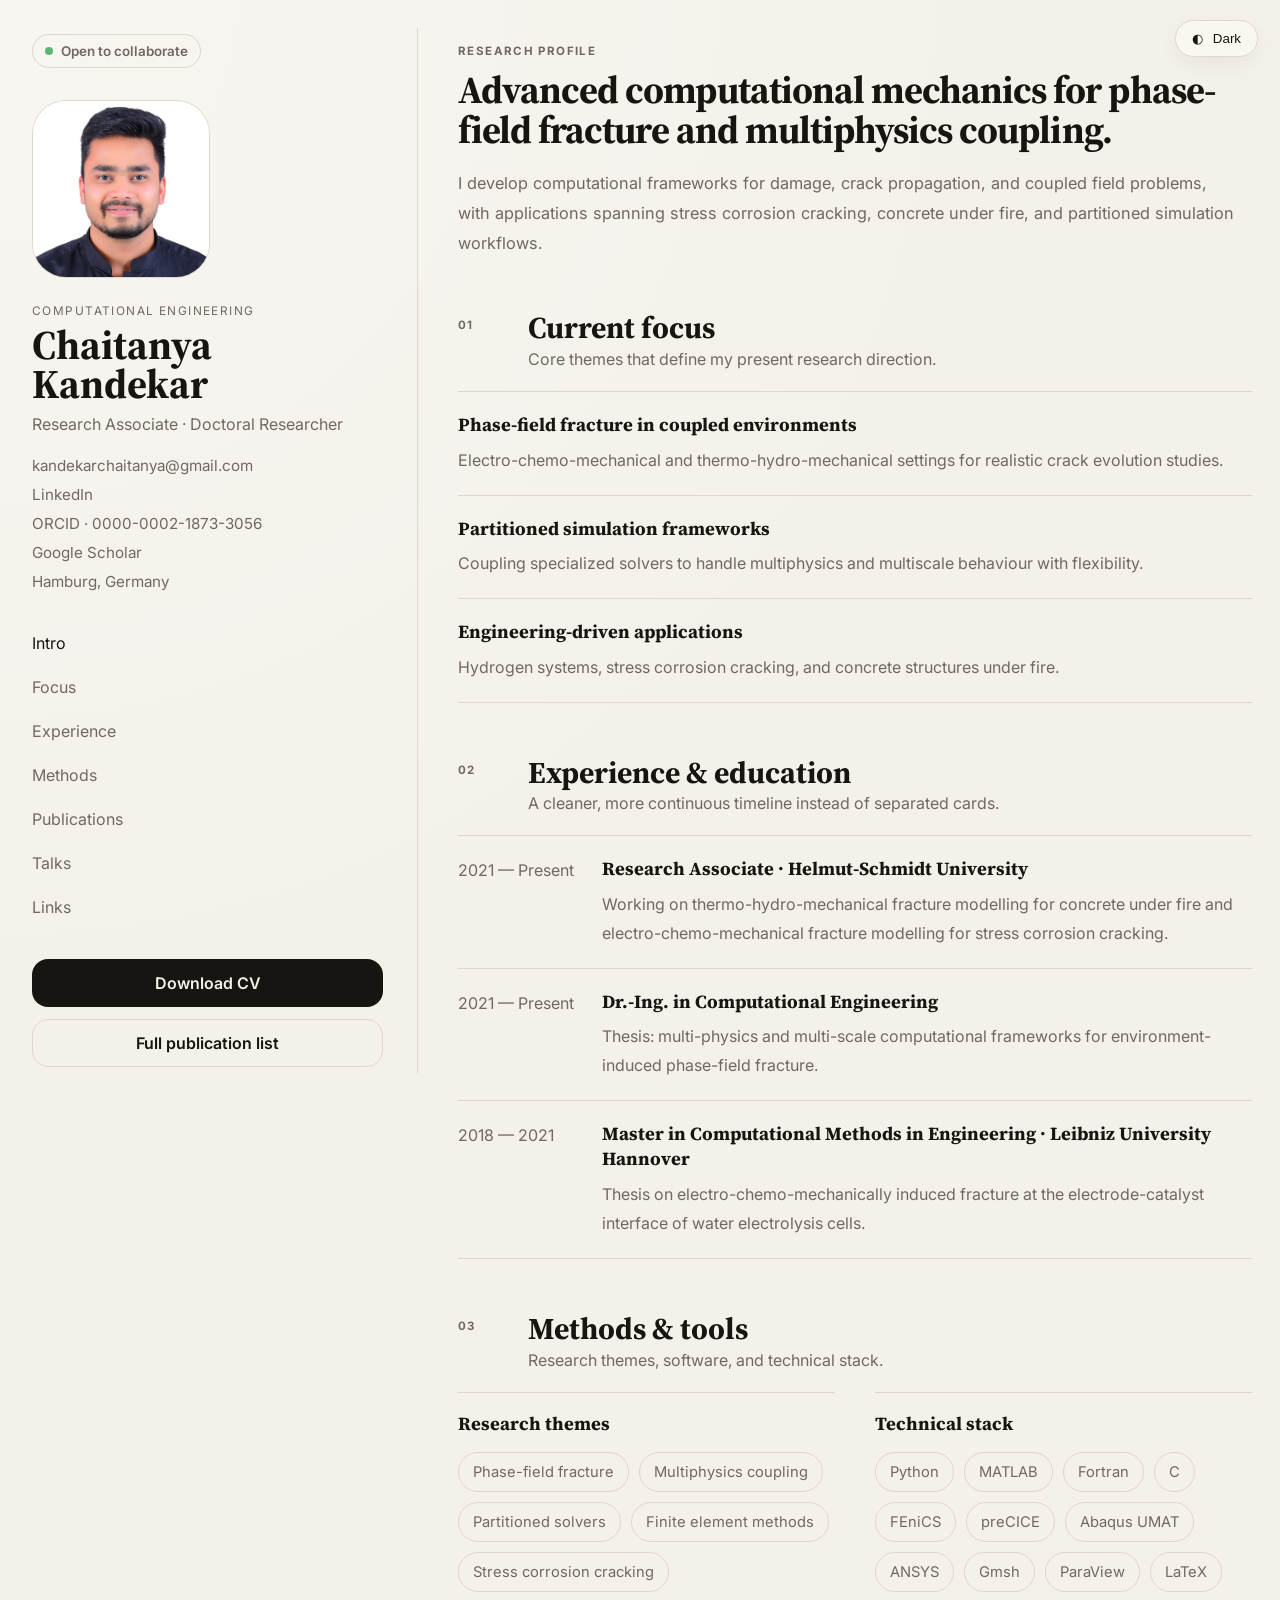
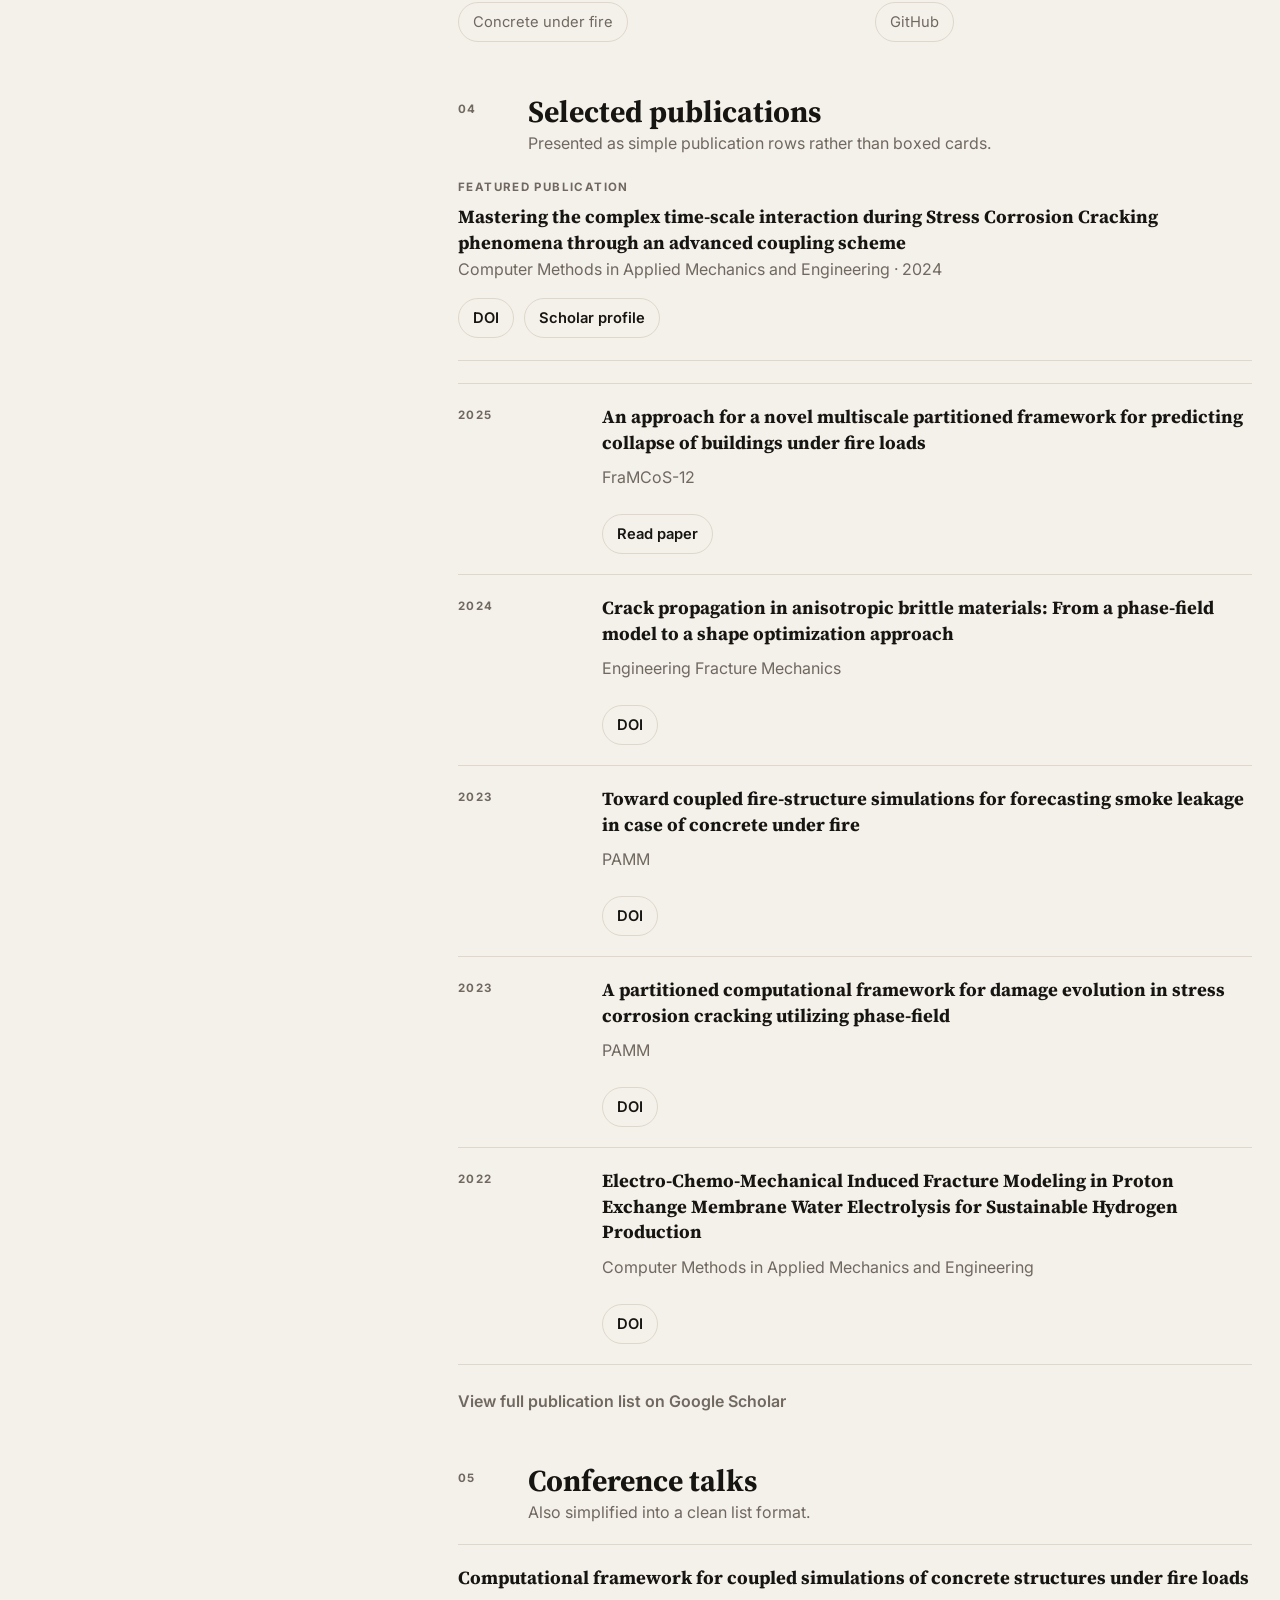
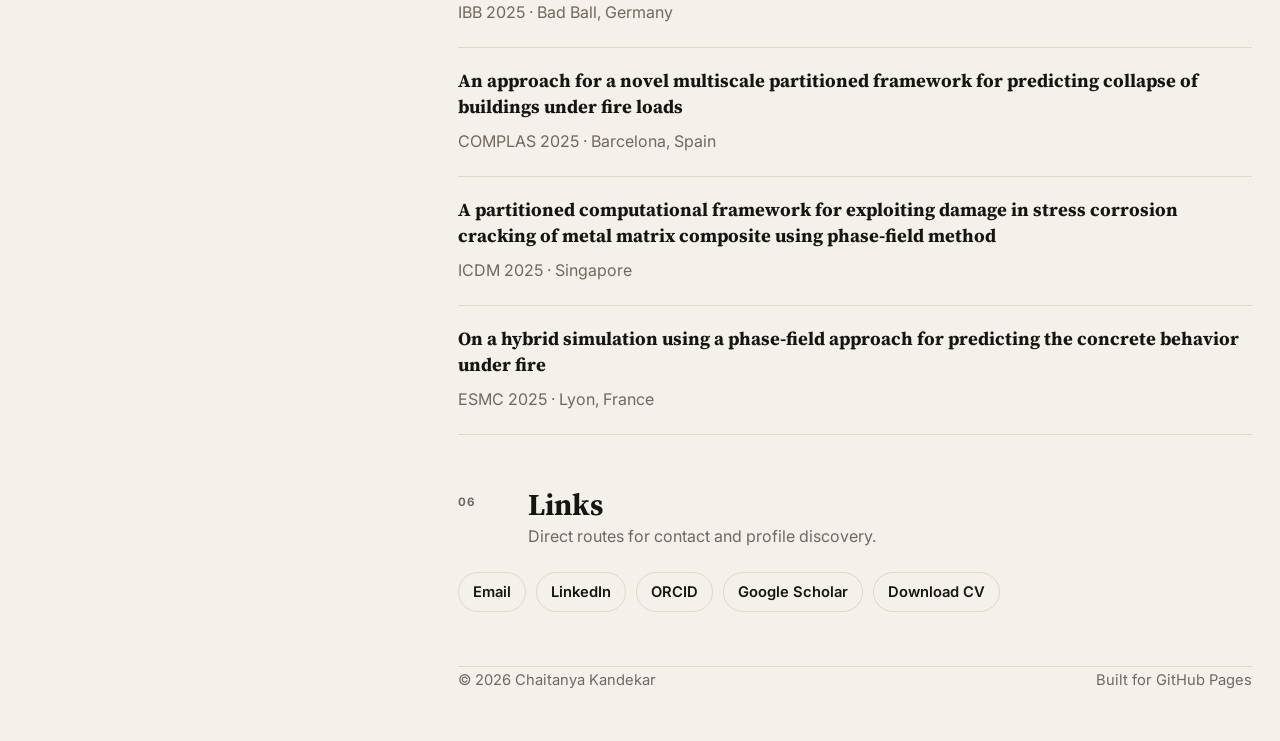
==== commit 23dd068d: "Update profile image in index.html" ====
--- a/index.html
+++ b/index.html
@@ -18,7 +18,7 @@
     <aside class="profile-panel">
       <span class="status-pill">Open to collaborate</span>
       <div class="photo-wrap">
-        <img src="assets/profile-placeholder.svg" alt="Profile placeholder for Chaitanya Kandekar" />
+        <img src="assets/CK_27.JPG" alt="Chaitanya Kandekar" />
       </div>
       <div class="profile-copy">
         <p class="eyebrow">Computational Engineering</p>
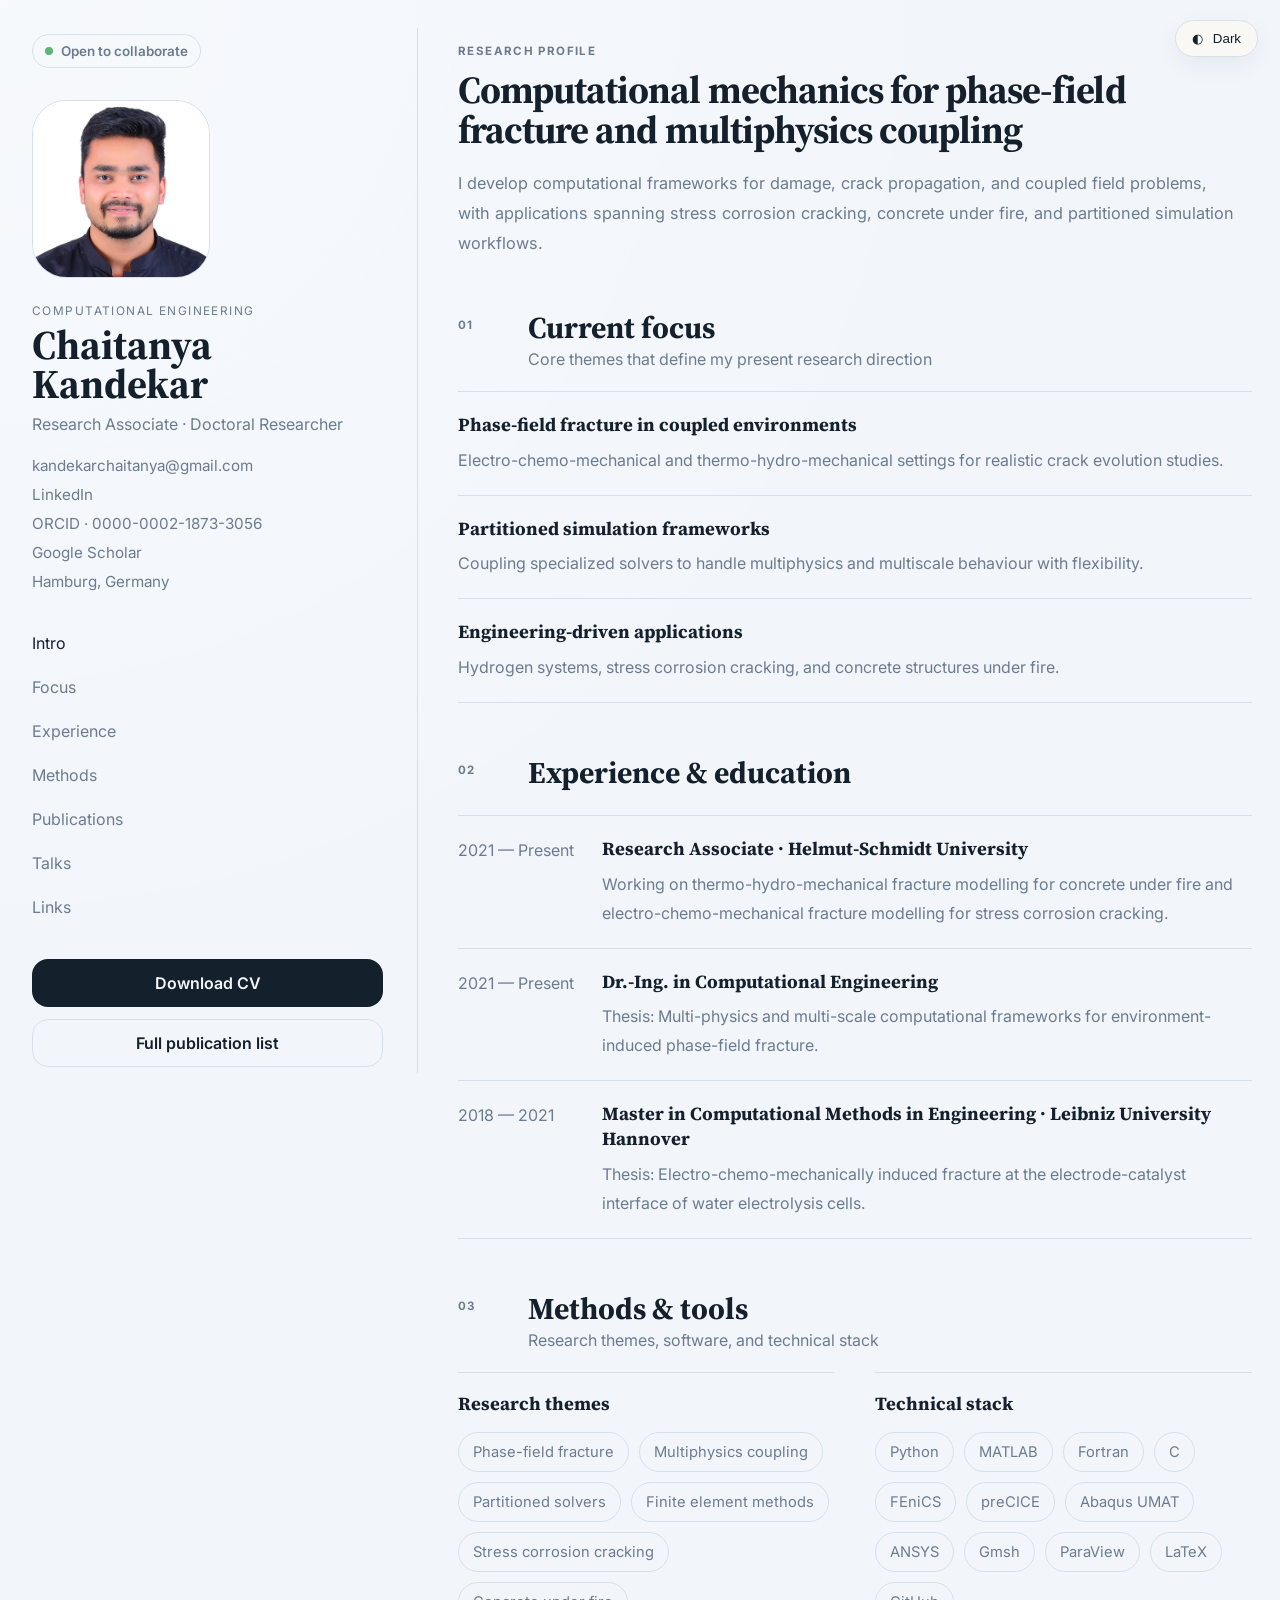
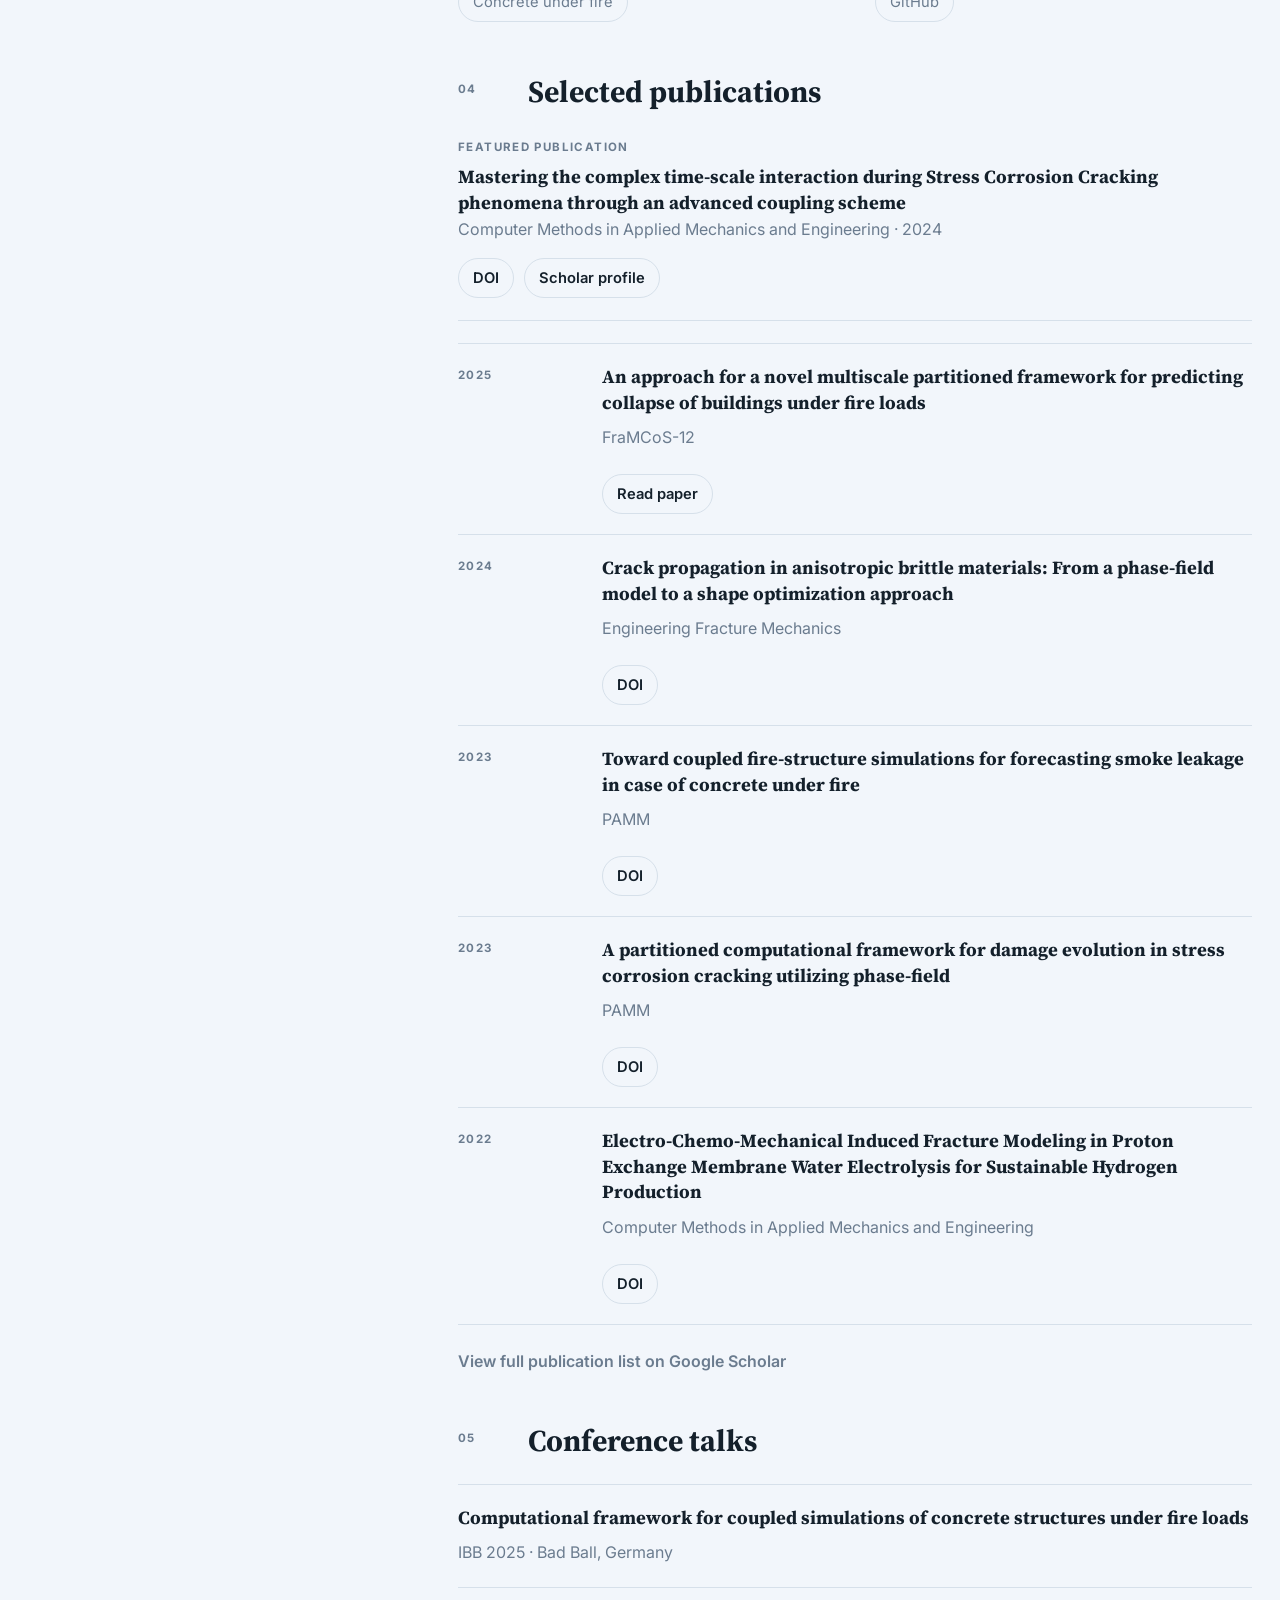
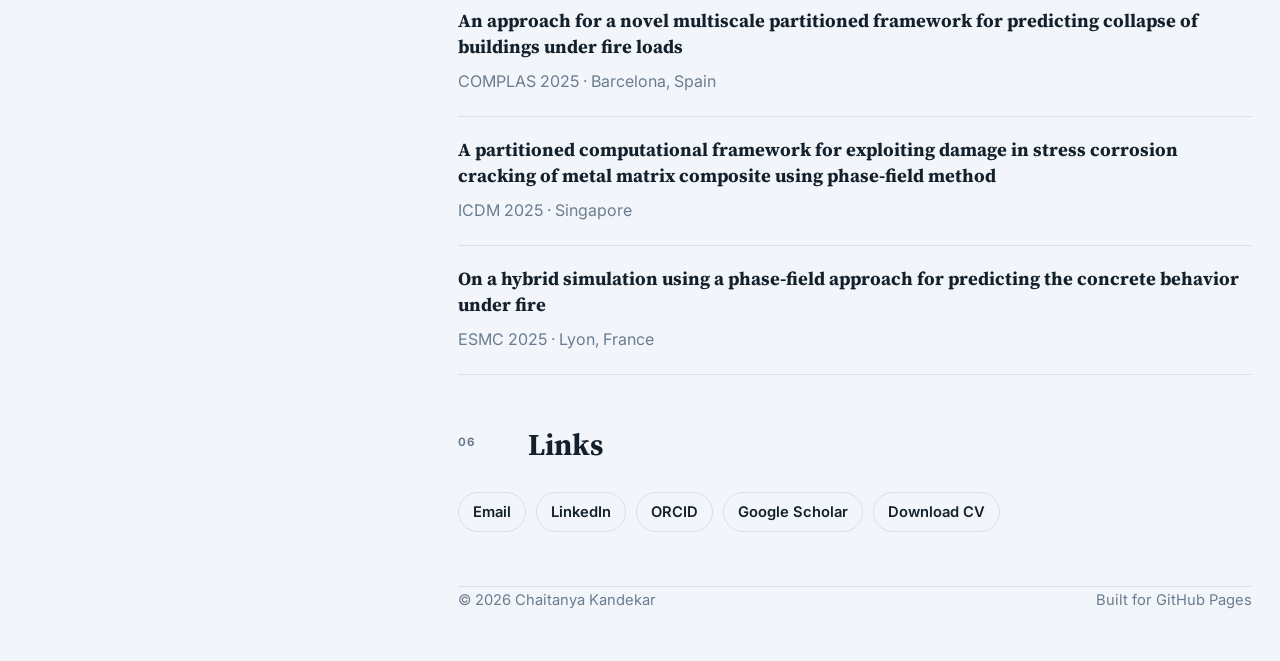
==== commit c529274b: "Refine text in index.html for clarity and consistency" ====
--- a/index.html
+++ b/index.html
@@ -53,7 +53,7 @@
     <main class="content-panel">
       <section class="hero" id="intro">
         <p class="hero-kicker">Research profile</p>
-        <h2>Advanced computational mechanics for phase-field fracture and multiphysics coupling.</h2>
+        <h2>Computational mechanics for phase-field fracture and multiphysics coupling</h2>
         <p class="hero-lead">
           I develop computational frameworks for damage, crack propagation, and coupled field problems,
           with applications spanning stress corrosion cracking, concrete under fire, and partitioned simulation workflows.
@@ -65,7 +65,7 @@
           <span class="section-index">01</span>
           <div>
             <h3>Current focus</h3>
-            <p>Core themes that define my present research direction.</p>
+            <p>Core themes that define my present research direction</p>
           </div>
         </div>
         <div class="feature-lines">
@@ -89,7 +89,7 @@
           <span class="section-index">02</span>
           <div>
             <h3>Experience & education</h3>
-            <p>A cleaner, more continuous timeline instead of separated cards.</p>
+            <p> </p>
           </div>
         </div>
         <div class="timeline">
@@ -104,14 +104,14 @@
             <div class="timeline-time">2021 — Present</div>
             <div class="timeline-body">
               <h4>Dr.-Ing. in Computational Engineering</h4>
-              <p>Thesis: multi-physics and multi-scale computational frameworks for environment-induced phase-field fracture.</p>
+              <p>Thesis: Multi-physics and multi-scale computational frameworks for environment-induced phase-field fracture.</p>
             </div>
           </article>
           <article class="timeline-row">
             <div class="timeline-time">2018 — 2021</div>
             <div class="timeline-body">
               <h4>Master in Computational Methods in Engineering · Leibniz University Hannover</h4>
-              <p>Thesis on electro-chemo-mechanically induced fracture at the electrode-catalyst interface of water electrolysis cells.</p>
+              <p>Thesis: Electro-chemo-mechanically induced fracture at the electrode-catalyst interface of water electrolysis cells.</p>
             </div>
           </article>
         </div>
@@ -122,7 +122,7 @@
           <span class="section-index">03</span>
           <div>
             <h3>Methods & tools</h3>
-            <p>Research themes, software, and technical stack.</p>
+            <p>Research themes, software, and technical stack</p>
           </div>
         </div>
         <div class="two-col">
@@ -162,7 +162,7 @@
           <span class="section-index">04</span>
           <div>
             <h3>Selected publications</h3>
-            <p>Presented as simple publication rows rather than boxed cards.</p>
+            <p> </p>
           </div>
         </div>
 
@@ -227,7 +227,7 @@
           <span class="section-index">05</span>
           <div>
             <h3>Conference talks</h3>
-            <p>Also simplified into a clean list format.</p>
+            <p> </p>
           </div>
         </div>
         <div class="talk-list">
@@ -255,7 +255,7 @@
           <span class="section-index">06</span>
           <div>
             <h3>Links</h3>
-            <p>Direct routes for contact and profile discovery.</p>
+            <p> </p>
           </div>
         </div>
         <div class="inline-links">
--- a/styles.css
+++ b/styles.css
@@ -1,13 +1,13 @@
 @import url('https://fonts.googleapis.com/css2?family=Inter:wght@400;500;600;700;800&family=Source+Serif+4:wght@400;600;700&display=swap');
 
 :root{
-  --bg:#f4f1ea;
-  --panel:#fbf8f2;
-  --panel-2:#f7f3ed;
-  --text:#171511;
-  --muted:#706861;
-  --line:#dfd7cb;
-  --shadow:0 8px 24px rgba(25,23,20,0.05);
+  --bg:#f2f6fb;
+  --panel:#ffffff;
+  --panel-2:#eef3f8;
+  --text:#14202b;
+  --muted:#6b7c8f;
+  --line:#d6e0ea;
+  --shadow:0 8px 24px rgba(20,32,43,0.06);
 }
 
 html[data-theme="dark"]{
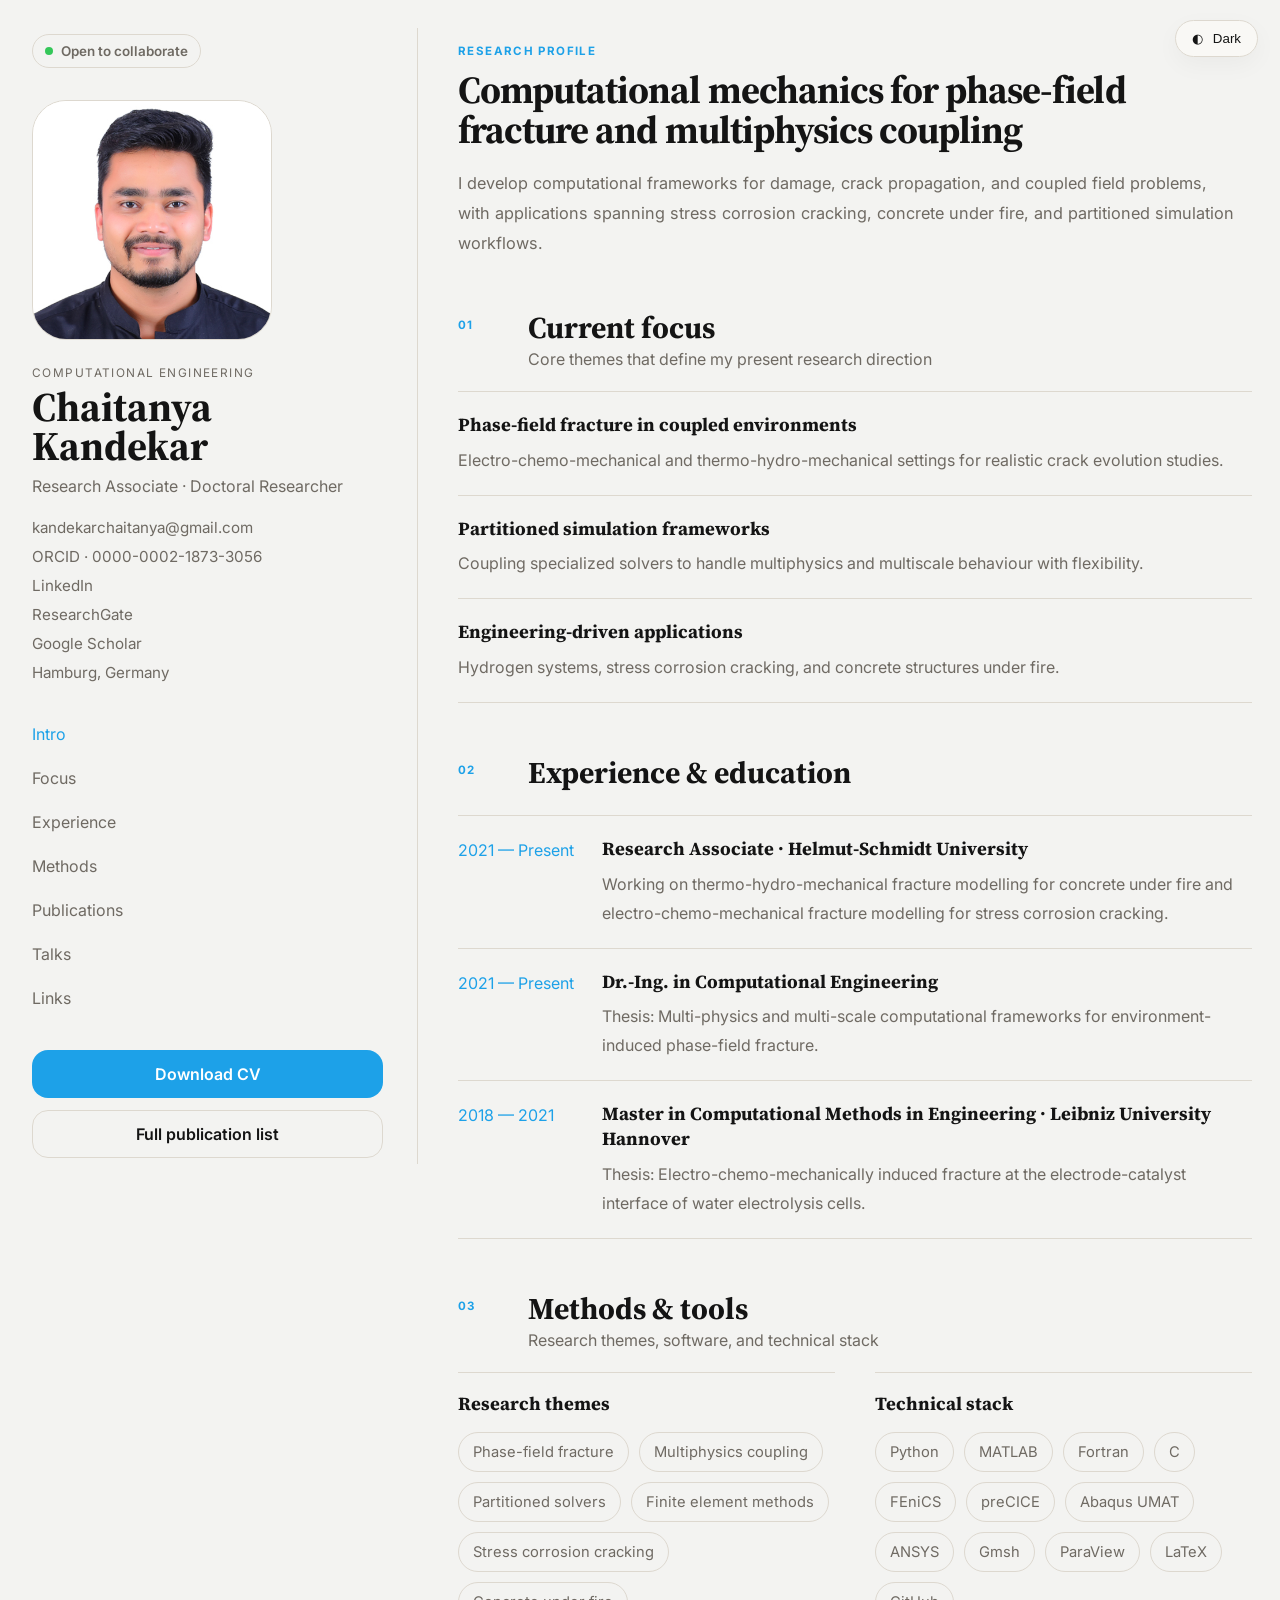
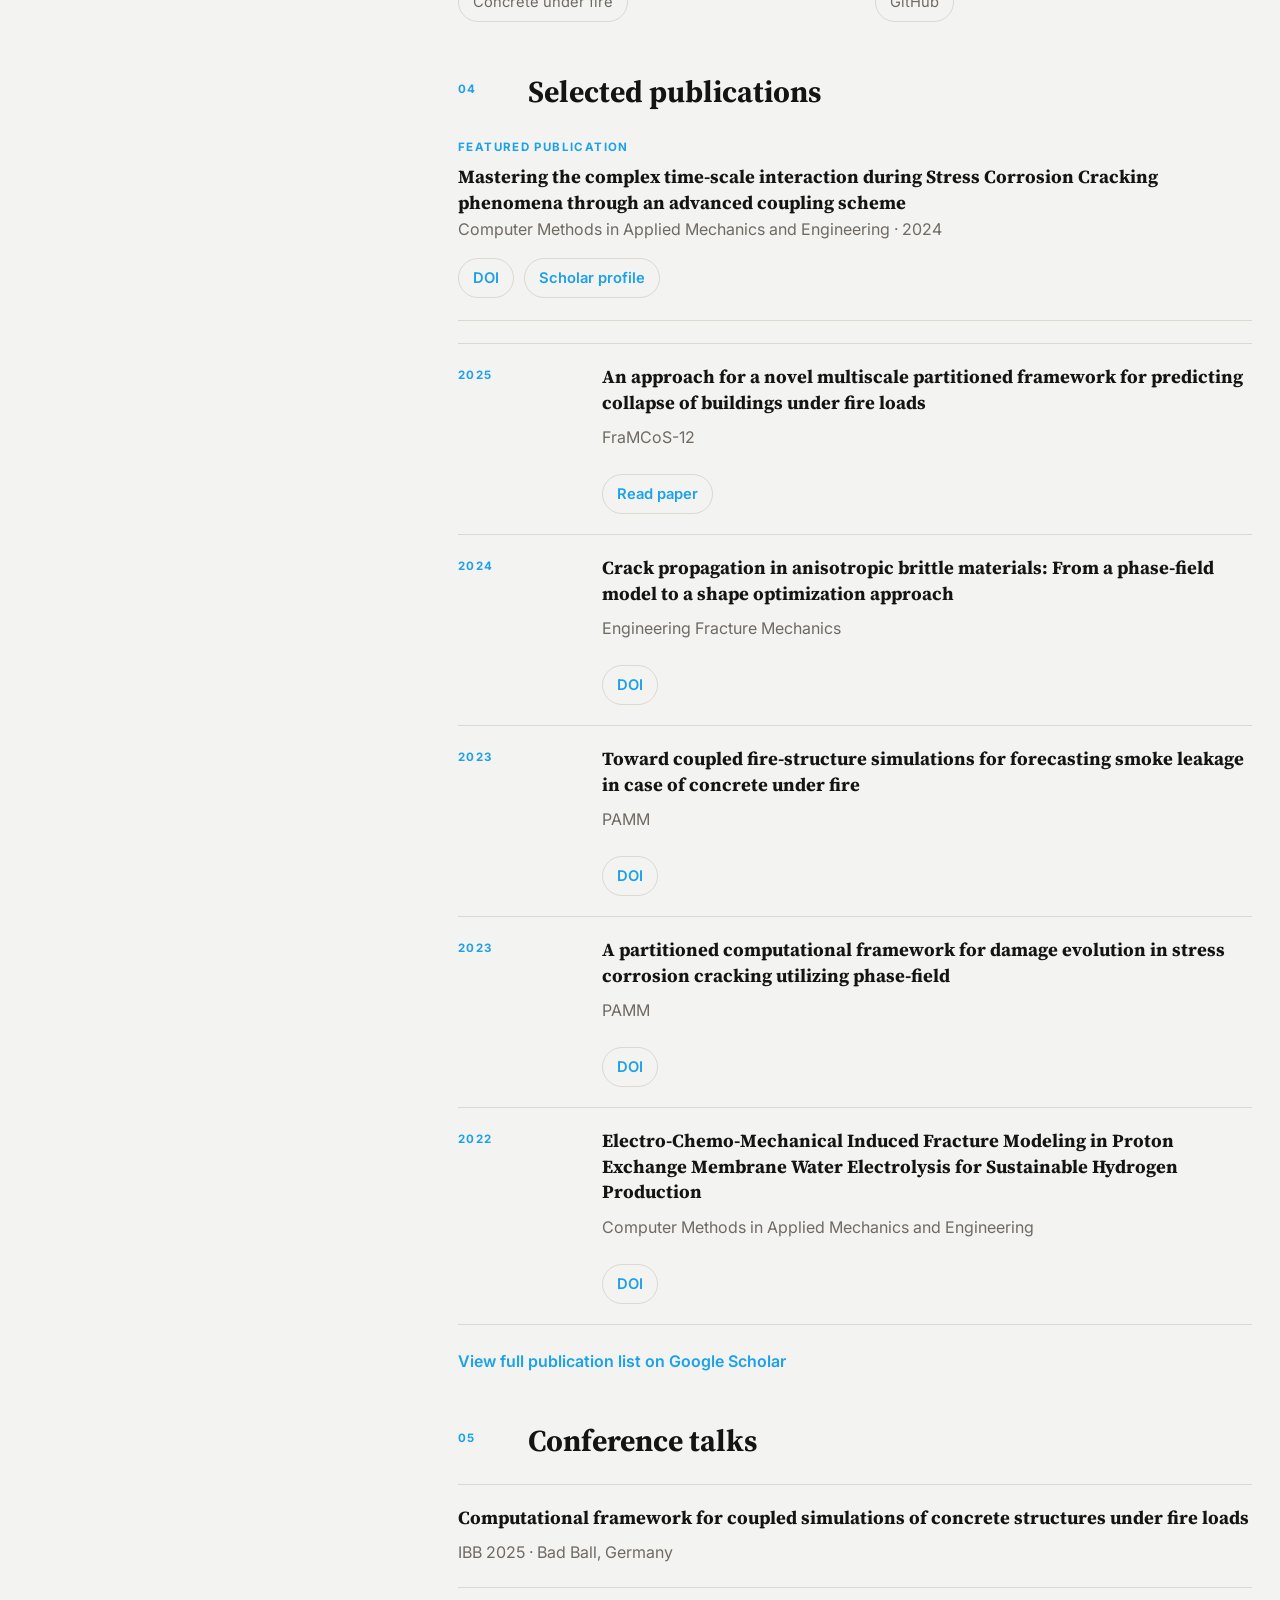
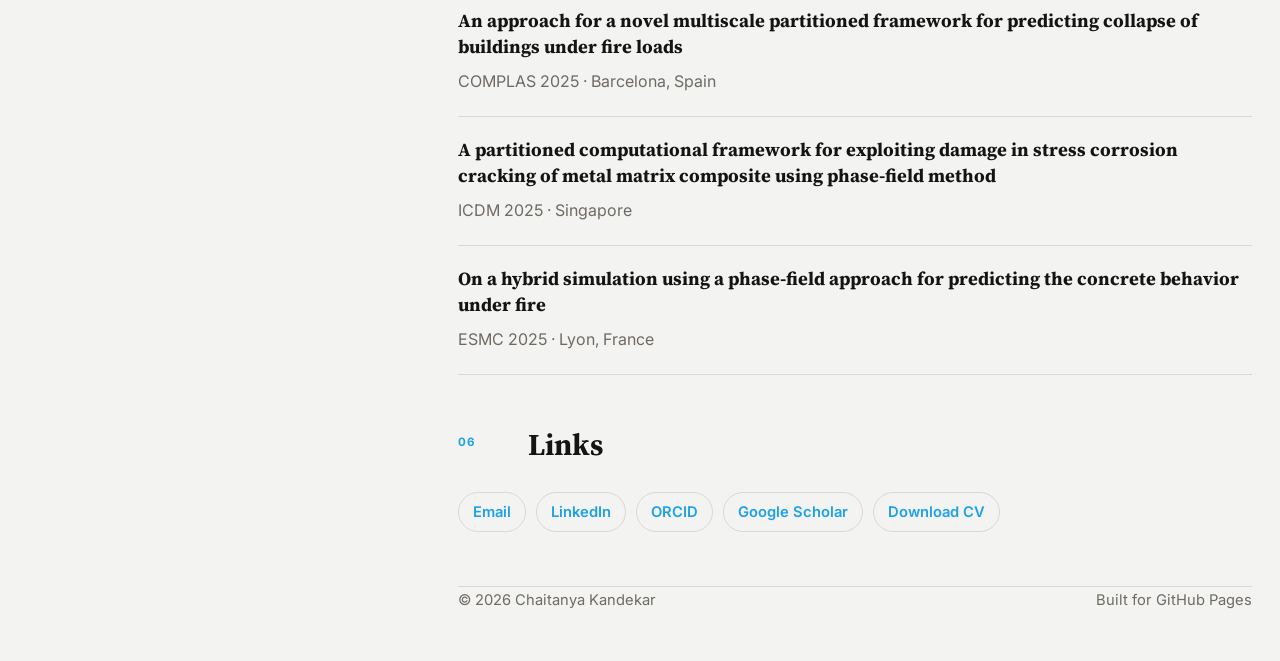
==== commit 3c5f0fae: "Add LinkedIn and ResearchGate links to contact section" ====
--- a/index.html
+++ b/index.html
@@ -28,8 +28,9 @@
 
       <div class="contact-stack">
         <a href="mailto:kandekarchaitanya@gmail.com">kandekarchaitanya@gmail.com</a>
+        <a href="orcid/">ORCID · 0000-0002-1873-3056</a>
         <a href="linkedin/">LinkedIn</a>
-        <a href="orcid/">ORCID · 0000-0002-1873-3056</a>
+        <a href="researchgate/">ResearchGate</a>
         <a href="scholar/">Google Scholar</a>
         <span>Hamburg, Germany</span>
       </div>
--- a/styles.css
+++ b/styles.css
@@ -1,13 +1,14 @@
 @import url('https://fonts.googleapis.com/css2?family=Inter:wght@400;500;600;700;800&family=Source+Serif+4:wght@400;600;700&display=swap');
 
 :root{
-  --bg:#f2f6fb;
-  --panel:#ffffff;
-  --panel-2:#eef3f8;
-  --text:#14202b;
-  --muted:#6b7c8f;
-  --line:#d6e0ea;
-  --shadow:0 8px 24px rgba(20,32,43,0.06);
+  --bg:#f3f3f1;
+  --panel:#faf9f6;
+  --panel-2:#f6f5f2;
+  --text:#141414;
+  --muted:#6f6a63;
+  --line:#ddd8cf;
+  --accent:#1da1e8;
+  --shadow:0 8px 24px rgba(20,20,20,0.04);
 }
 
 html[data-theme="dark"]{
@@ -17,6 +18,7 @@
   --text:#f3f1ec;
   --muted:#b7afa3;
   --line:#2c2c2c;
+  --accent:#6ea8ff;
   --shadow:0 12px 28px rgba(0,0,0,0.22);
 }
 
@@ -26,9 +28,15 @@
   margin:0;
   font-family:'Inter',system-ui,sans-serif;
   color:var(--text);
-  background:radial-gradient(circle at top left, rgba(255,255,255,.35), transparent 25%), var(--bg);
-}
-a{color:inherit;text-decoration:none}
+  background:var(--bg);
+}
+a{
+  color:var(--accent);
+  text-decoration:none;
+}
+a:hover{
+  text-decoration:underline;
+}
 img{max-width:100%;display:block}
 
 .theme-floating{
@@ -40,13 +48,16 @@
   align-items:center;
   gap:10px;
   border:1px solid var(--line);
-  background:rgba(251,248,242,0.82);
+  background:rgba(250,249,246,0.9);
   color:var(--text);
   backdrop-filter: blur(10px);
   border-radius:999px;
   padding:10px 16px;
   cursor:pointer;
   box-shadow:var(--shadow);
+}
+.theme-floating:hover{
+  text-decoration:none;
 }
 html[data-theme="dark"] .theme-floating{background:rgba(23,23,23,0.82)}
 
@@ -87,15 +98,15 @@
 .status-pill::before{
   content:"";
   width:8px;height:8px;border-radius:50%;
-  background:#5ab774;
+  background:#34c759;
 }
 
 .photo-wrap{
-  width:178px;
-  height:178px;
+  width:240px;
+  height:240px;
   border-radius:34px;
   overflow:hidden;
-  background:linear-gradient(145deg, var(--panel-2), transparent);
+  background:var(--panel);
   border:1px solid var(--line);
   margin:10px 0 4px;
 }
@@ -126,6 +137,9 @@
   color:var(--muted);
   font-size:.95rem;
 }
+.contact-stack a:hover{
+  color:var(--accent);
+}
 
 .side-nav{
   display:grid;
@@ -137,7 +151,10 @@
   color:var(--muted);
   transition:.2s ease;
 }
-.side-nav a:hover,.side-nav a.active{color:var(--text)}
+.side-nav a:hover,
+.side-nav a.active{
+  color:var(--accent);
+}
 
 .side-actions{
   display:grid;
@@ -153,12 +170,21 @@
   font-weight:600;
   border:1px solid var(--line);
 }
+.button:hover{
+  text-decoration:none;
+}
 .button.primary{
-  background:var(--text);
-  color:var(--bg);
+  background:var(--accent);
+  color:#ffffff;
   border-color:transparent;
 }
-.button.secondary{background:transparent}
+.button.secondary{
+  background:transparent;
+  color:var(--text);
+}
+.button.secondary:hover{
+  color:var(--accent);
+}
 
 .content-panel{
   display:grid;
@@ -177,7 +203,7 @@
 }
 .hero-kicker{
   margin:0 0 12px;
-  color:var(--muted);
+  color:var(--accent);
 }
 .hero h2{
   margin:0;
@@ -205,7 +231,7 @@
   gap:14px;
 }
 .section-index{
-  color:var(--muted);
+  color:var(--accent);
   padding-top:6px;
 }
 .section-head h3{
@@ -236,6 +262,7 @@
   font-family:'Source Serif 4', Georgia, serif;
   font-size:1.16rem;
   line-height:1.38;
+  color:var(--text);
 }
 .feature-line p,.timeline-body p,.publication-feature p,.pub-content p,.talk-row p{
   margin:0;
@@ -248,7 +275,7 @@
   gap:24px;
 }
 .timeline-time,.pub-year{
-  color:var(--muted);
+  color:var(--accent);
   padding-top:4px;
 }
 .timeline-body,.pub-content{
@@ -286,7 +313,7 @@
 }
 .feature-label{
   display:inline-block;
-  color:var(--muted);
+  color:var(--accent);
   margin-bottom:10px;
 }
 .link-row,.inline-links{
@@ -302,12 +329,17 @@
   font-size:.92rem;
   font-weight:600;
   background:transparent;
+  color:var(--accent);
+}
+.link-row a:hover,.inline-links a:hover{
+  text-decoration:none;
+  border-color:var(--accent);
 }
 .foot-link{
   margin:4px 0 0;
 }
 .foot-link a{
-  color:var(--muted);
+  color:var(--accent);
   font-weight:600;
 }
 .inline-links{
@@ -325,7 +357,10 @@
 }
 
 @media (max-width:1100px){
-  .page-shell{grid-template-columns:1fr;gap:28px}
+  .page-shell{
+    grid-template-columns:1fr;
+    gap:28px;
+  }
   .profile-panel{
     position:relative;
     top:0;
@@ -334,16 +369,137 @@
     border-bottom:1px solid var(--line);
     padding:0 0 24px;
   }
-}
-@media (max-width:820px){
-  .page-shell{padding:16px}
-  .section-head,.timeline-row,.publication-row,.two-col{
+  .content-panel{
+    padding-top:0;
+    gap:42px;
+  }
+}
+
+@media (max-width:700px){
+  body{
+    font-size:15px;
+  }
+
+  .page-shell{
+    padding:16px;
+    gap:24px;
+  }
+
+  .profile-panel{
+    padding-bottom:20px;
+    gap:16px;
+  }
+
+  .photo-wrap{
+    width:120px;
+    height:120px;
+    border-radius:24px;
+  }
+
+  .profile-panel h1{
+    font-size:2rem;
+  }
+
+  .role{
+    font-size:0.95rem;
+  }
+
+  .contact-stack{
+    gap:6px;
+  }
+
+  .side-nav{
+    display:flex;
+    flex-wrap:wrap;
+    gap:10px;
+    border-top:1px solid var(--line);
+    padding-top:12px;
+  }
+
+  .side-nav a{
+    padding:0;
+    font-size:0.85rem;
+  }
+
+  .side-actions{
+    gap:10px;
+  }
+
+  .button{
+    min-height:44px;
+    font-size:0.92rem;
+  }
+
+  .hero{
+    padding-top:0;
+  }
+
+  .hero h2{
+    font-size:1.5rem;
+    line-height:1.2;
+    max-width:100%;
+  }
+
+  .hero-lead{
+    font-size:0.95rem;
+    line-height:1.7;
+  }
+
+  .section-head{
     grid-template-columns:1fr;
-  }
-  .content-panel{gap:42px}
+    gap:6px;
+  }
+
+  .section-head h3{
+    font-size:1.4rem;
+  }
+
+  .timeline-row,
+  .publication-row{
+    grid-template-columns:1fr;
+    gap:6px;
+  }
+
+  .timeline-time,
+  .pub-year{
+    font-size:0.75rem;
+    padding-top:0;
+  }
+
+  .two-col{
+    grid-template-columns:1fr;
+    gap:20px;
+  }
+
+  .tag-list{
+    gap:8px;
+  }
+
+  .tag-list span{
+    font-size:0.85rem;
+    padding:8px 12px;
+  }
+
+  .inline-links{
+    gap:8px;
+  }
+
+  .inline-links a,
+  .link-row a{
+    font-size:0.85rem;
+    padding:8px 12px;
+  }
+
+  .footer{
+    flex-direction:column;
+    gap:6px;
+    font-size:0.85rem;
+  }
+
   .theme-floating{
-    right:14px;
-    top:14px;
-  }
-  .footer{flex-direction:column}
-}
+    right:12px;
+    top:12px;
+    padding:8px 12px;
+    font-size:0.85rem;
+  }
+}
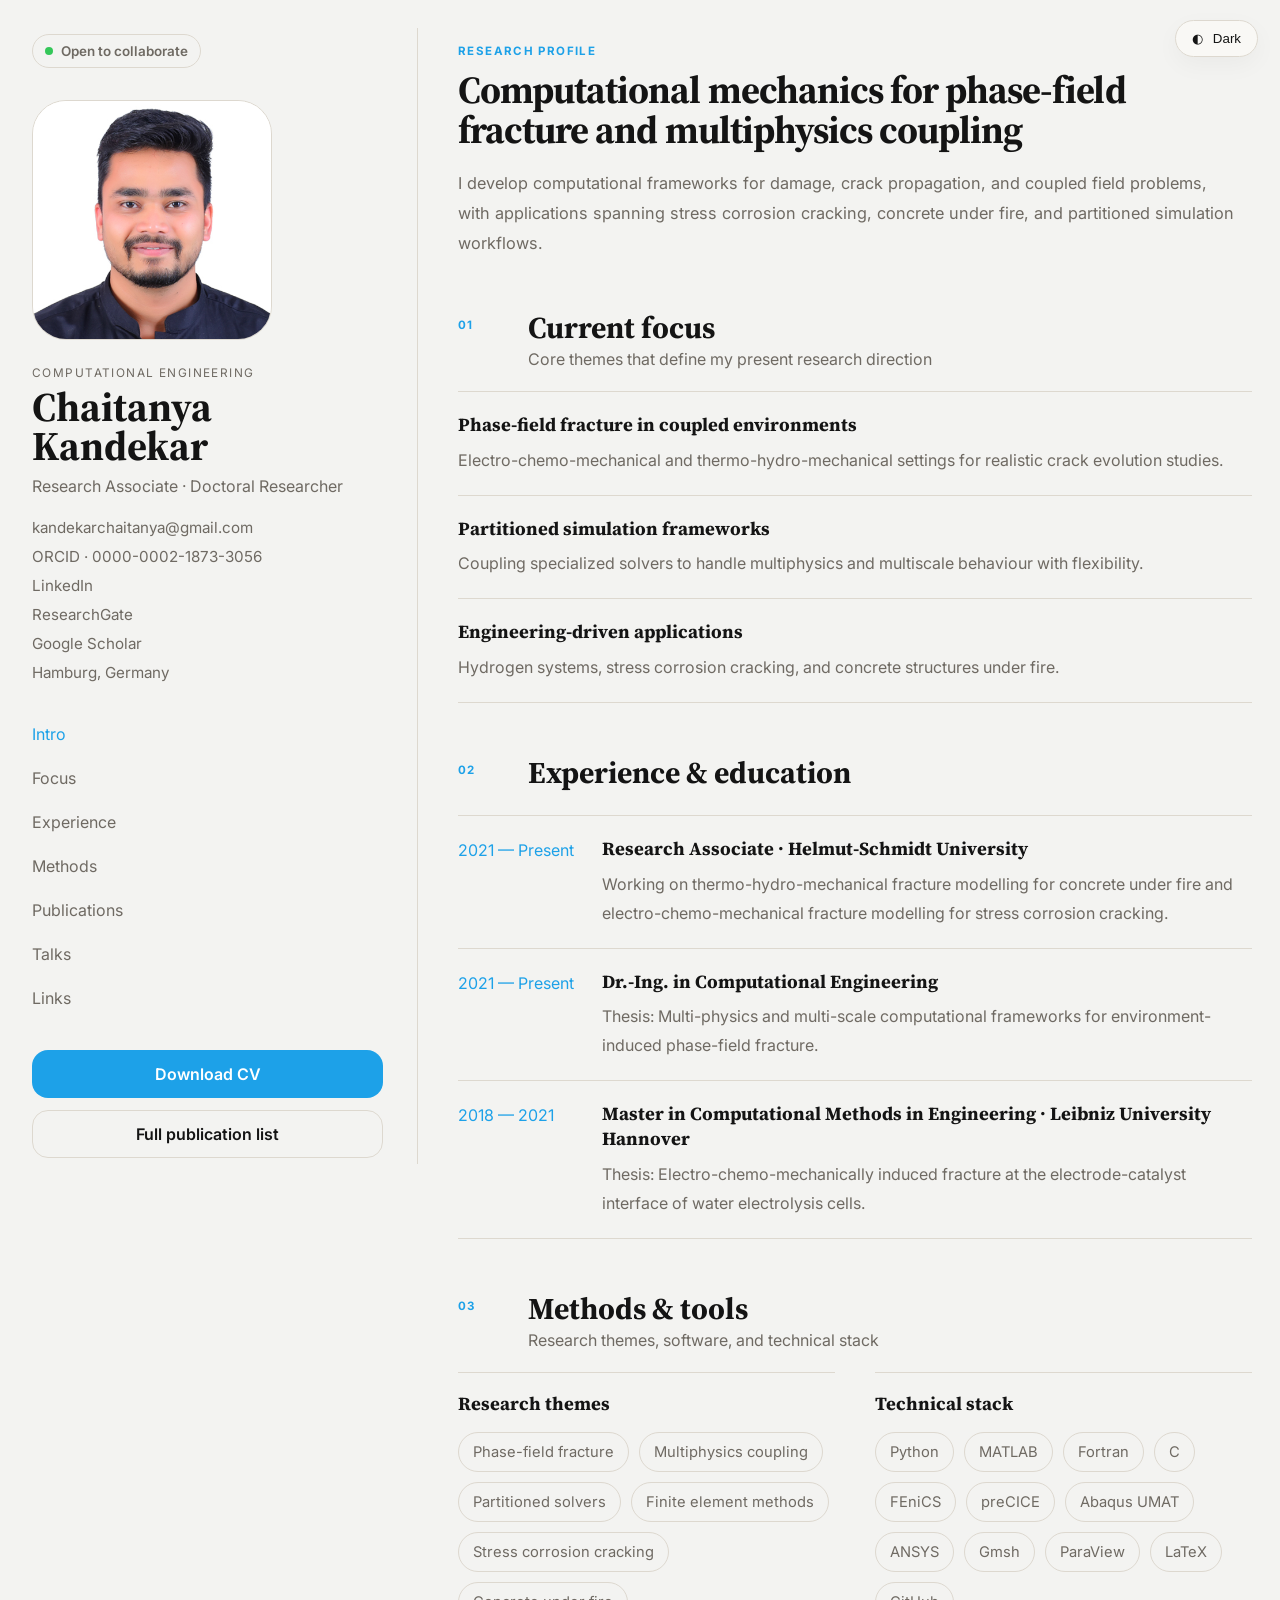
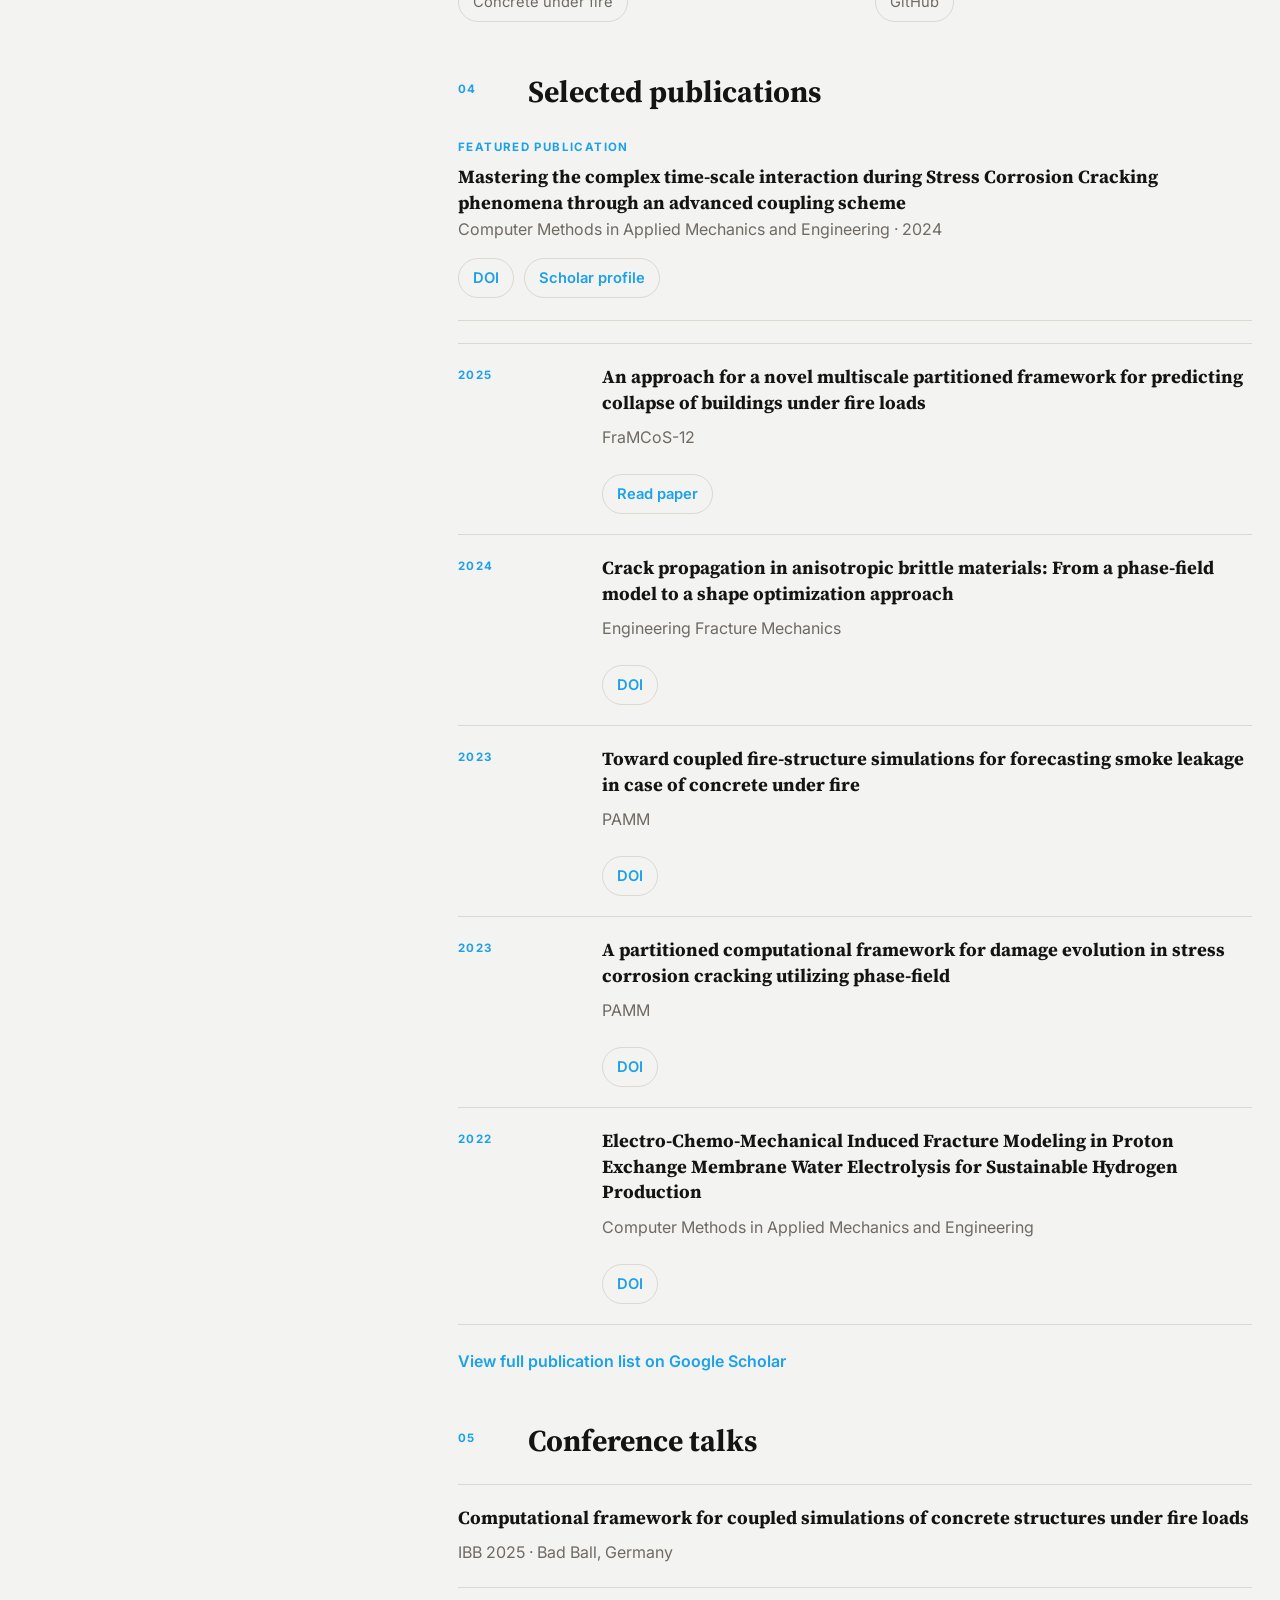
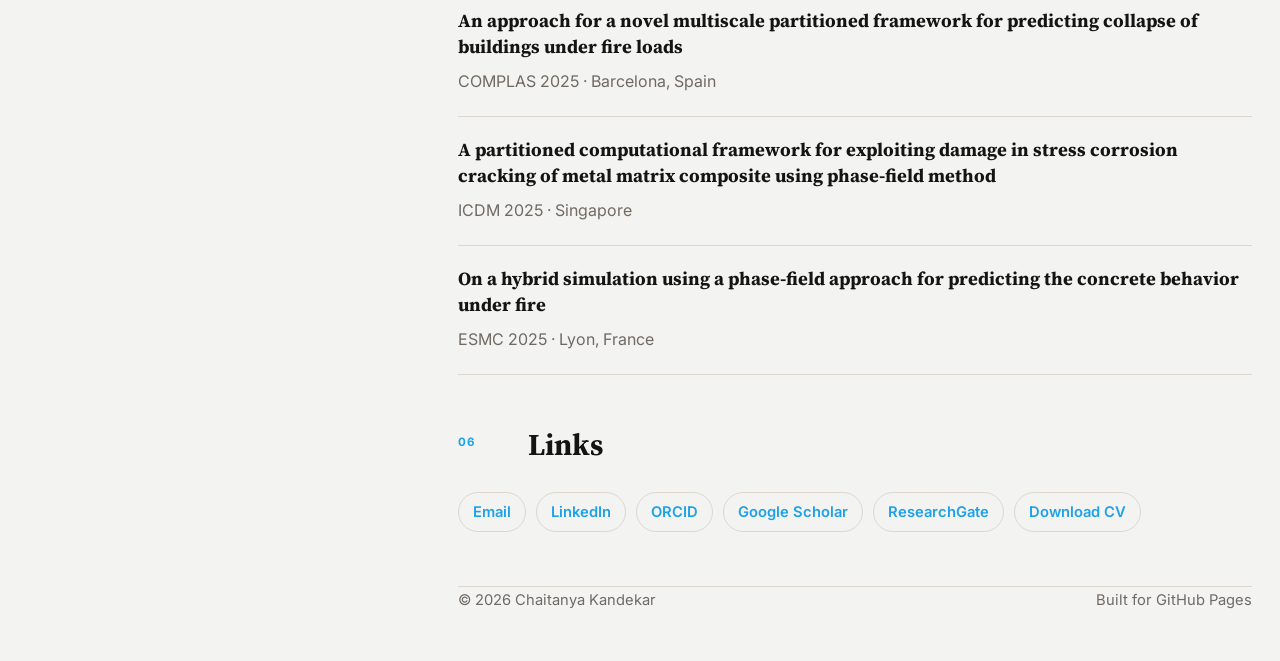
==== commit 99c91f60: "Add ResearchGate link to index.html" ====
--- a/index.html
+++ b/index.html
@@ -264,6 +264,7 @@
           <a href="linkedin/">LinkedIn</a>
           <a href="orcid/">ORCID</a>
           <a href="scholar/">Google Scholar</a>
+          <a href="scholar/">ResearchGate</a>
           <a href="cv/Chaitanya_Kandekar_CV.pdf">Download CV</a>
         </div>
       </section>
